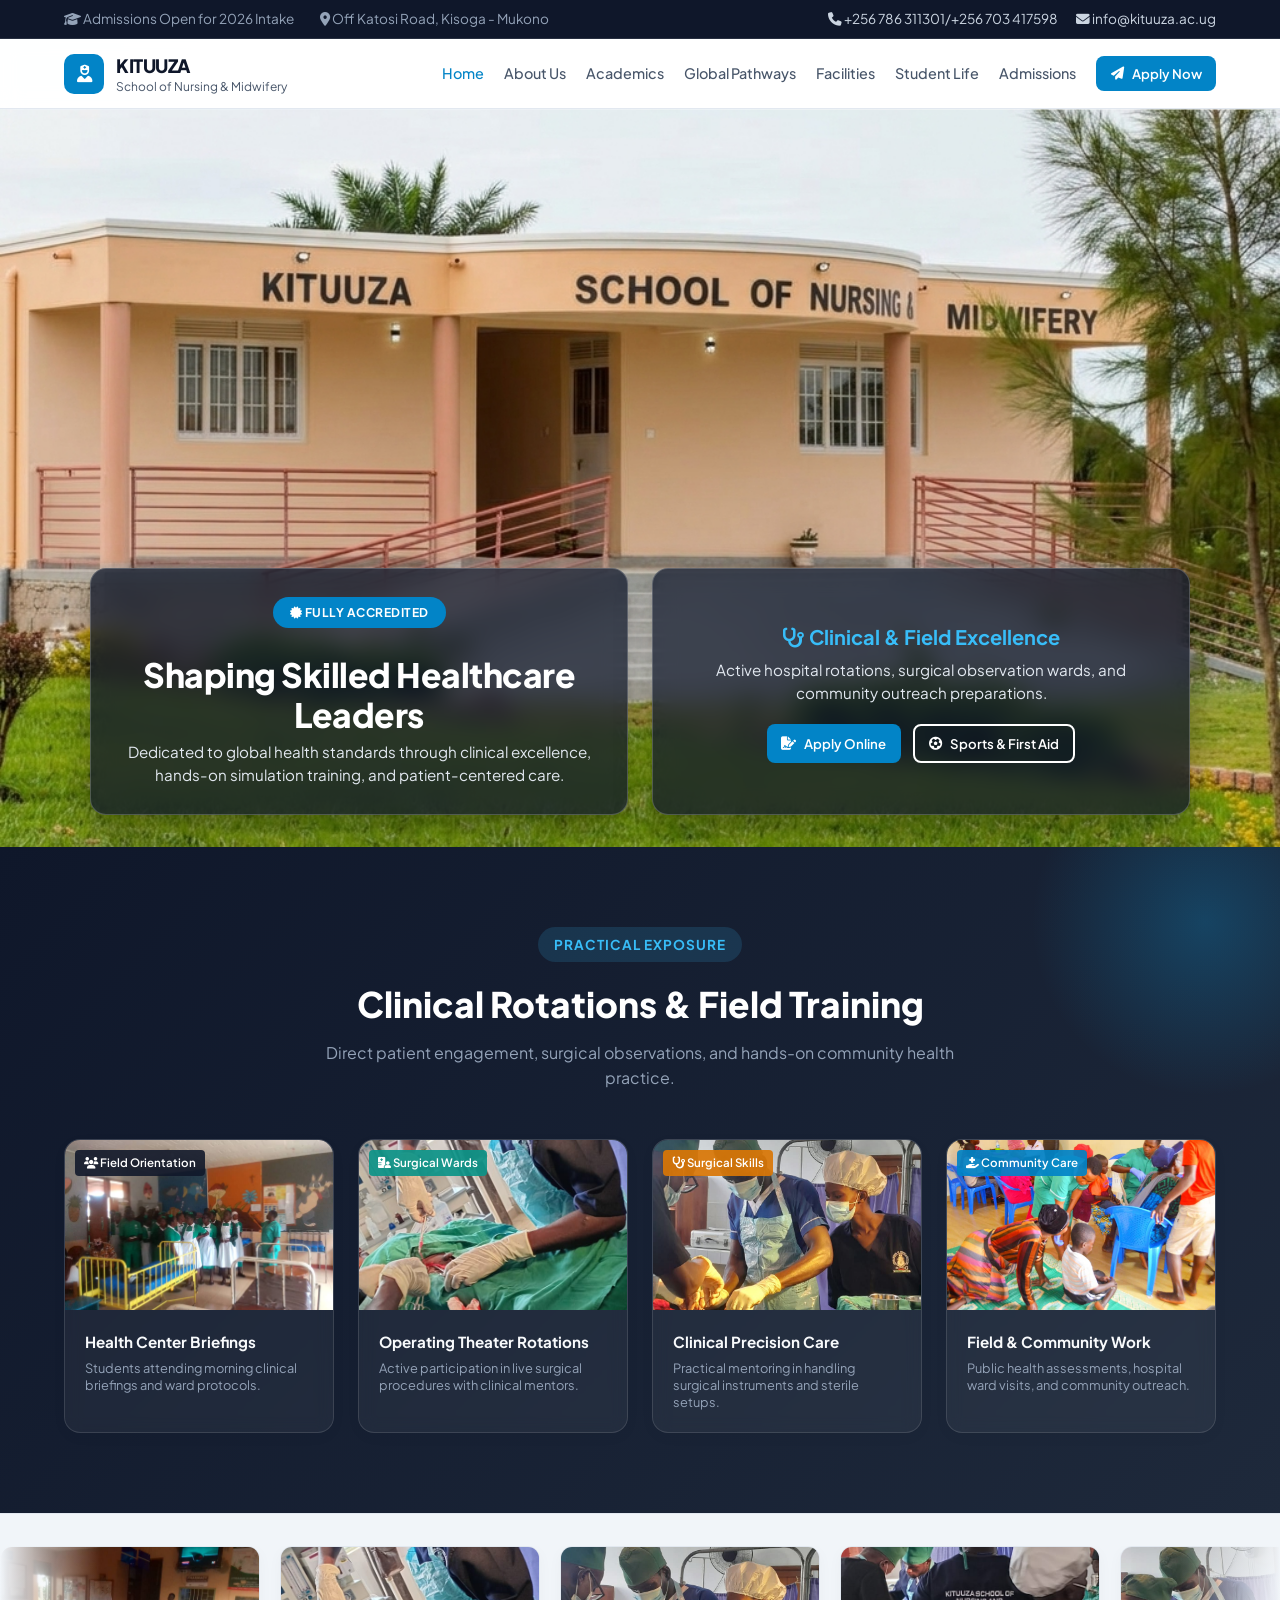
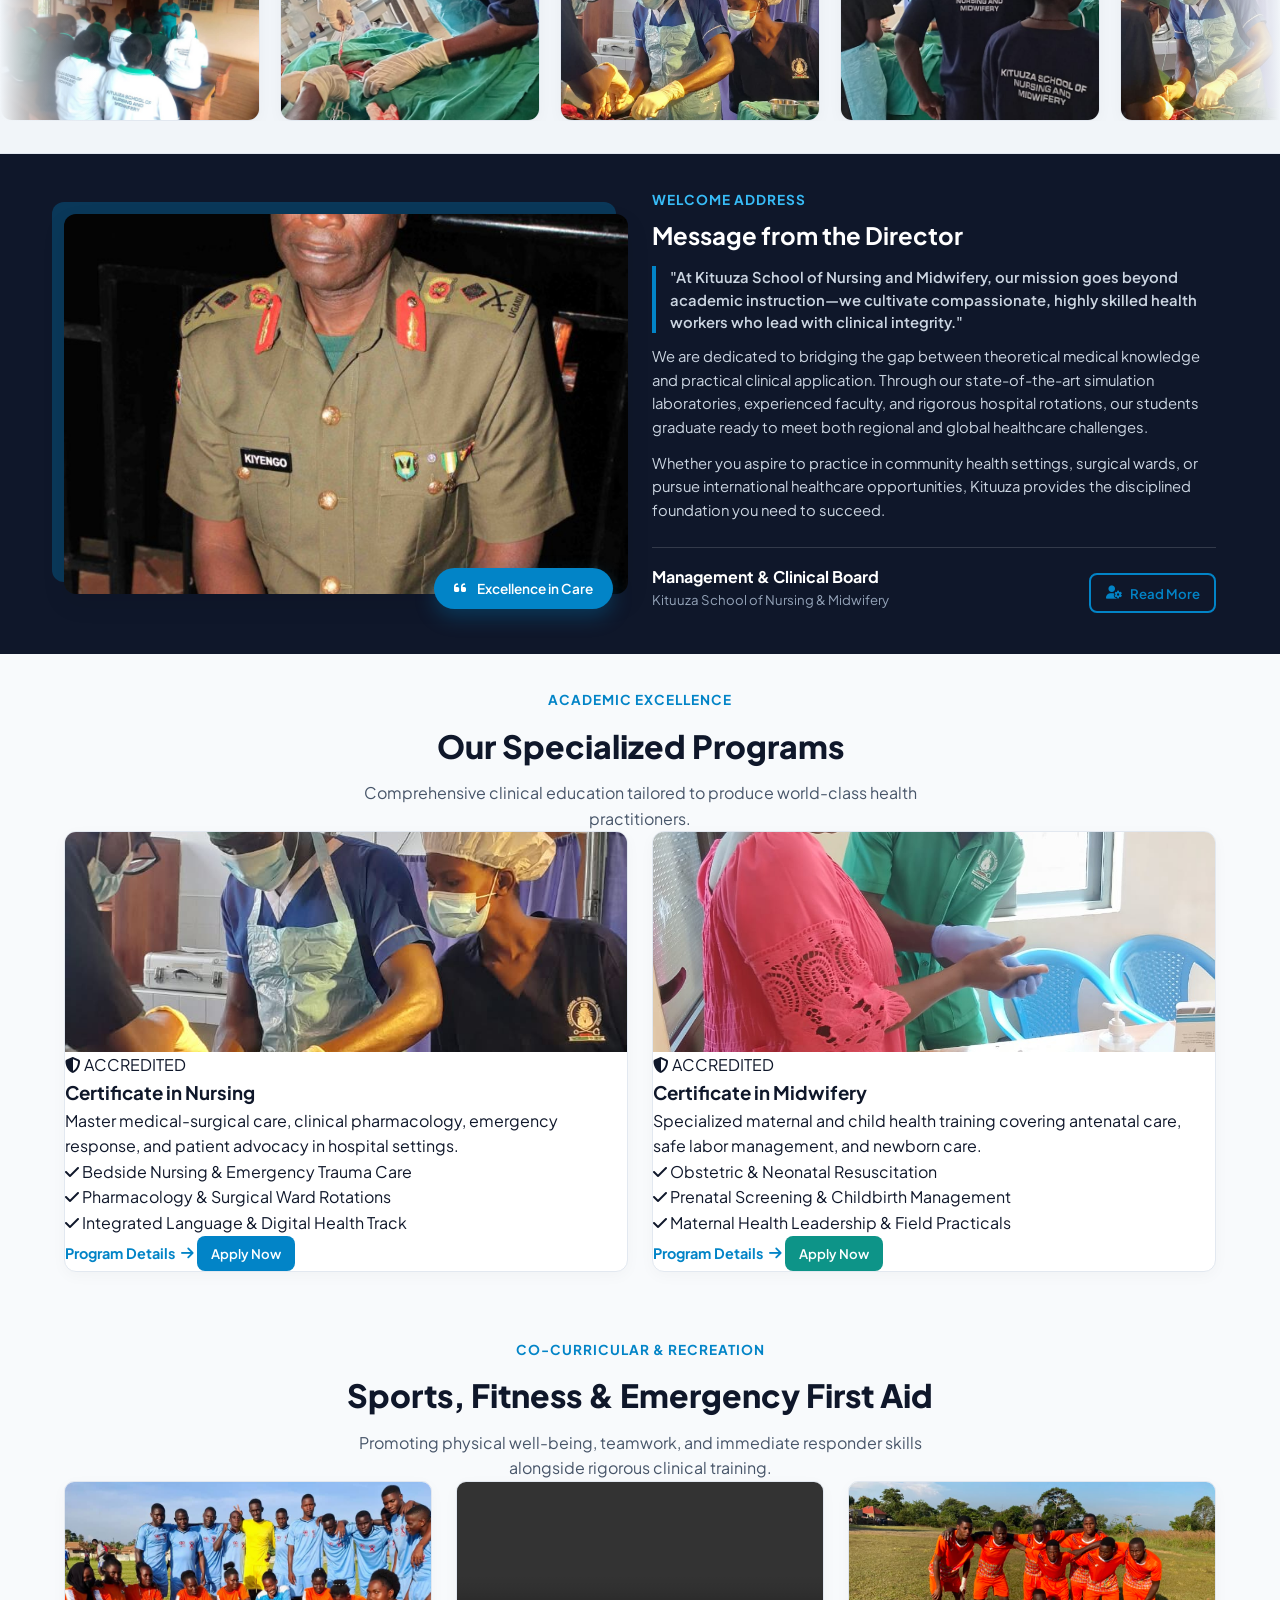
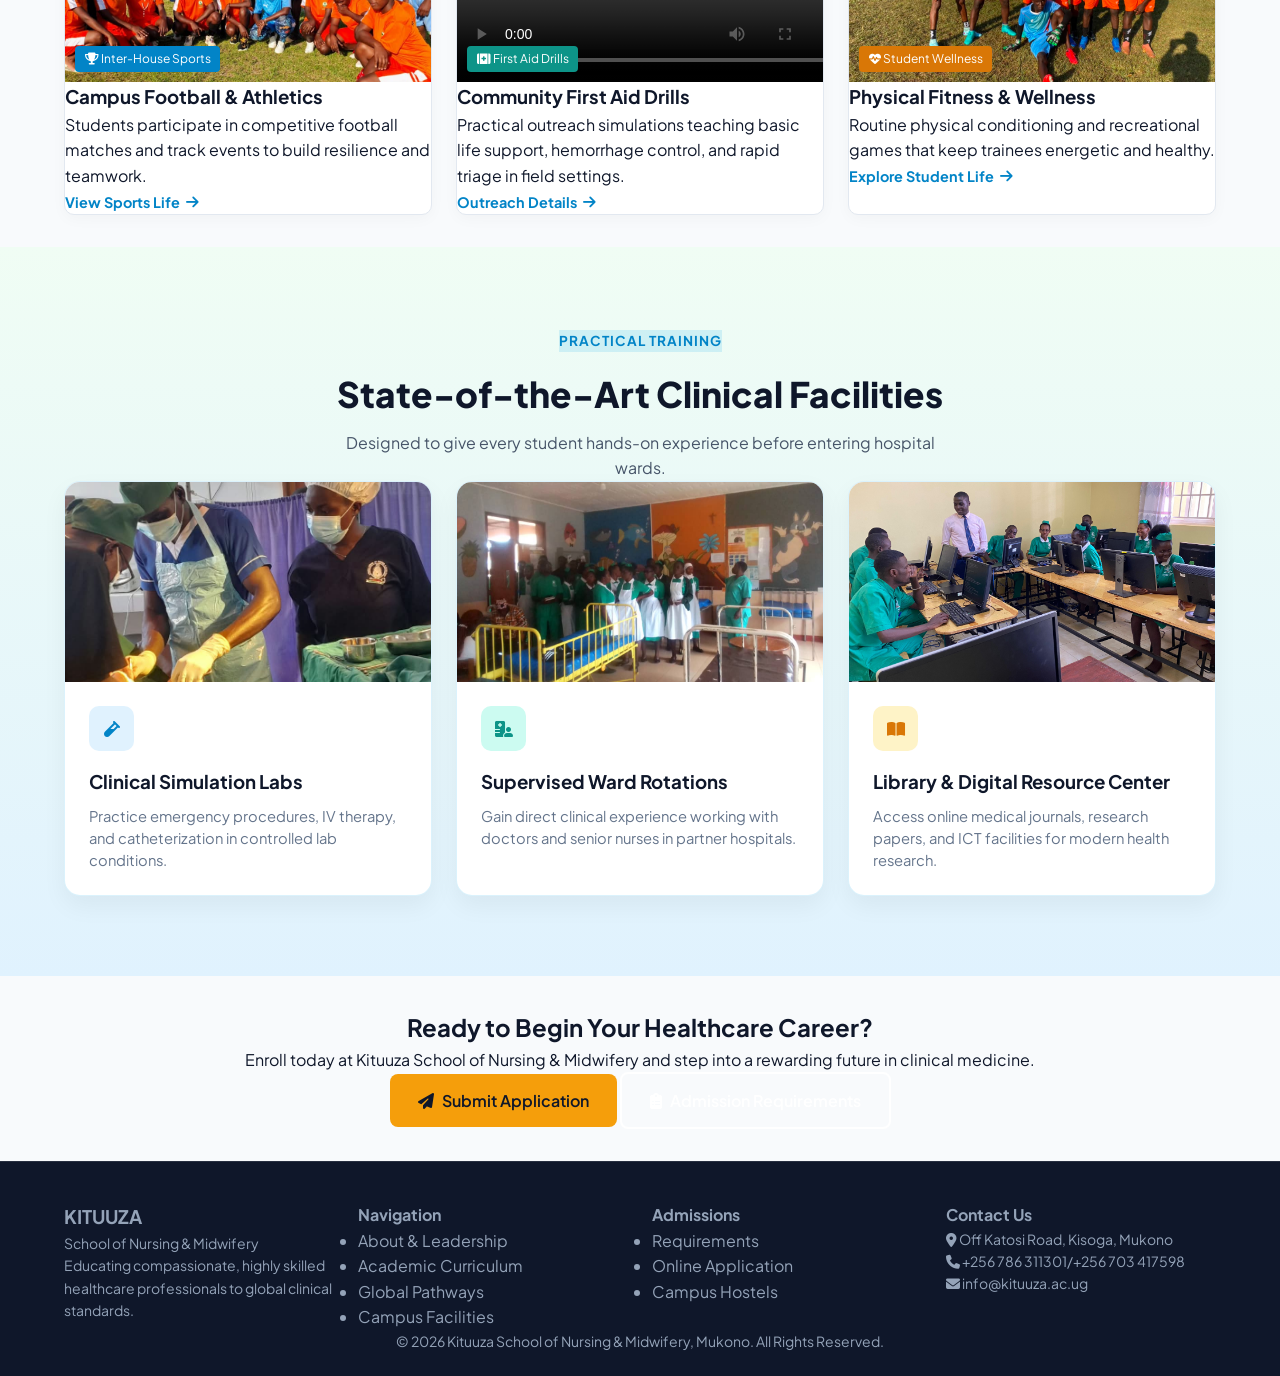
==== index.html @ 3ea8617c "Add height attribute to midwifery image" ====
<!DOCTYPE html>
<html lang="en">
<head>
    <meta charset="UTF-8">
    <meta name="viewport" content="width=device-width, initial-scale=1.0">
    <title>Kituuza School of Nursing & Midwifery | Excellence in Health Sciences</title>
    
    <!-- Google Fonts & FontAwesome Icons -->
    <link href="https://fonts.googleapis.com/css2?family=Plus+Jakarta+Sans:wght@300;400;500;600;700;800&display=swap" rel="stylesheet">
    <link rel="stylesheet" href="https://cdnjs.cloudflare.com/ajax/libs/font-awesome/6.4.0/css/all.min.css">
    
    <!-- Stylesheet -->
    <link rel="stylesheet" href="css/style.css">
    <style>
        /* Hero Section Layout Modifications */
        .hero-vibrant-bg {
            padding: 12rem 0 3.5rem;
            background: url('images/admin.jpg') center/cover no-repeat;
            position: relative;
            min-height: 82vh;
            display: flex;
            align-items: flex-end;
        }

        .hero-split-grid {
            display: grid;
            grid-template-columns: 1fr 1fr;
            gap: 1.5rem;
            align-items: stretch;
            max-width: 1100px;
            margin: 0 auto;
            width: 100%;
        }

        .hero-glass-card-split {
            background: rgba(15, 23, 42, 0.75);
            backdrop-filter: blur(12px);
            -webkit-backdrop-filter: blur(12px);
            padding: 1.75rem 2rem;
            border-radius: 16px;
            border: 1px solid rgba(255, 255, 255, 0.2);
            box-shadow: 0 15px 35px rgba(0, 0, 0, 0.35);
            display: flex;
            flex-direction: column;
            justify-content: center;
        }

        /* Dynamic Styled Sections */
        .clinical-section-bg {
            background: linear-gradient(135deg, #0f172a 0%, #1e293b 100%);
            color: #ffffff;
            position: relative;
            overflow: hidden;
            padding: 5rem 0;
        }

        .clinical-section-bg::before {
            content: '';
            position: absolute;
            top: -100px;
            right: -100px;
            width: 350px;
            height: 350px;
            background: radial-gradient(circle, rgba(14, 165, 233, 0.25) 0%, rgba(0, 0, 0, 0) 70%);
            border-radius: 50%;
            pointer-events: none;
        }

        .clinical-card {
            background: rgba(255, 255, 255, 0.05);
            border: 1px solid rgba(255, 255, 255, 0.12);
            border-radius: 16px;
            overflow: hidden;
            backdrop-filter: blur(8px);
            transition: all 0.35s ease;
        }

        .clinical-card:hover {
            transform: translateY(-8px);
            border-color: rgba(56, 189, 248, 0.5);
            box-shadow: 0 20px 30px rgba(0, 0, 0, 0.4);
        }

        .clinical-card .hero-card-body h3 {
            color: #f8fafc;
        }

        .clinical-card .hero-card-body p {
            color: #94a3b8;
        }

        .facilities-section-bg {
            background: linear-gradient(180deg, #f0fdf4 0%, #e0f2fe 100%);
            padding: 5rem 0;
            position: relative;
        }

        .facilities-card {
            background: #ffffff;
            border-radius: 16px;
            border: 1px solid rgba(14, 165, 233, 0.15);
            box-shadow: 0 10px 25px rgba(0, 0, 0, 0.05);
            overflow: hidden;
            transition: all 0.3s ease;
        }

        .facilities-card:hover {
            transform: translateY(-6px);
            box-shadow: 0 18px 35px rgba(14, 165, 233, 0.18);
        }

        @media (max-width: 868px) {
            .hero-vibrant-bg {
                padding: 6rem 0 2rem;
            }
            .hero-split-grid {
                grid-template-columns: 1fr;
            }
            .hero-glass-card-split {
                padding: 1.25rem 1.5rem;
            }
        }
    </style>
</head>
<body class="seamless-layout">

    <!-- Top Info Bar -->
    <div class="top-bar">
        <div class="container flex-between">
            <div class="top-info">
                <span><i class="fa-solid fa-graduation-cap text-accent"></i> Admissions Open for 2026 Intake</span>
                <span class="desktop-only" style="margin-left: 1.5rem;"><i class="fa-solid fa-location-dot"></i> Off Katosi Road, Kisoga - Mukono</span>
            </div>
            <div class="top-contact">
                <a href="tel:+256700000000"><i class="fa-solid fa-phone"></i> +256 786 311301/+256 703 417598</a>
                <a href="mailto:info@kituuza.ac.ug"><i class="fa-solid fa-envelope"></i> info@kituuza.ac.ug</a>
            </div>
        </div>
    </div>

    <!-- Navigation Header -->
    <header class="navbar" id="navbar">
        <div class="container flex-between">
            <a href="index.html" class="brand">
                <div class="brand-logo"><i class="fa-solid fa-user-nurse"></i></div>
                <div class="brand-text">
                    <span class="title">KITUUZA</span>
                    <span class="subtitle">School of Nursing & Midwifery</span>
                </div>
            </a>
            
            <nav class="nav-menu" id="nav-menu">
                <a href="index.html" class="nav-link active">Home</a>
                <a href="about.html" class="nav-link">About Us</a>
                <a href="academics.html" class="nav-link">Academics</a>
                <a href="global-standards.html" class="nav-link">Global Pathways</a>
                <a href="facilities.html" class="nav-link">Facilities</a>
                <a href="student-life.html" class="nav-link">Student Life</a>
                <a href="admissions.html" class="nav-link">Admissions</a>
                <a href="admissions.html#apply" class="btn btn-primary btn-sm"><i class="fa-solid fa-paper-plane"></i> Apply Now</a>
            </nav>

            <button class="menu-toggle" id="menu-toggle" aria-label="Toggle Navigation">
                <i class="fa-solid fa-bars"></i>
            </button>
        </div>
    </header>

    <!-- Lowered Hero Section with Two Side-by-Side Glass Cards -->
    <section class="hero-section section-no-gap hero-vibrant-bg">
        <div class="container">
            <div class="hero-split-grid">
                
                <!-- Box 1: Core Value Proposition & Accreditation -->
                <div class="hero-glass-card-split">
                    <div>
                        <span class="badge-hero" style="background: var(--primary, #0284c7); color: #ffffff; padding: 0.3rem 1rem; border-radius: 50px; font-weight: 700; font-size: 0.75rem; display: inline-block;"><i class="fa-solid fa-certificate"></i> FULLY ACCREDITED</span>
                        <h1 class="hero-title" style="color: #ffffff; font-size: 2.1rem; font-weight: 800; margin-top: 0.6rem; margin-bottom: 0.4rem; line-height: 1.2;">Shaping Skilled Healthcare Leaders</h1>
                        <p style="color: #e2e8f0; font-size: 0.95rem; line-height: 1.5; margin: 0;">Dedicated to global health standards through clinical excellence, hands-on simulation training, and patient-centered care.</p>
                    </div>
                </div>

                <!-- Box 2: Key Training Focus & Call to Action -->
                <div class="hero-glass-card-split">
                    <div>
                        <h3 style="color: #38bdf8; font-size: 1.25rem; font-weight: 700; margin-bottom: 0.4rem;"><i class="fa-solid fa-stethoscope"></i> Clinical & Field Excellence</h3>
                        <p style="color: #e2e8f0; font-size: 0.95rem; line-height: 1.5; margin-bottom: 1.2rem;">Active hospital rotations, surgical observation wards, and community outreach preparations.</p>
                        <div class="hero-actions" style="display: flex; gap: 0.75rem; flex-wrap: wrap;">
                            <a href="admissions.html#apply" class="btn btn-primary btn-sm"><i class="fa-solid fa-file-signature"></i> Apply Online</a>
                            <a href="#sports-first-aid" class="btn btn-outline-light btn-sm"><i class="fa-solid fa-futbol"></i> Sports & First Aid</a>
                        </div>
                    </div>
                </div>

            </div>
        </div>
    </section>

    <!-- Clinical Rotations & Practicals Section (Dark Elegant Theme) -->
    <section class="clinical-section-bg">
        <div class="container">
            <div class="section-header text-center" style="margin-bottom: 3rem;">
                <span class="section-tag" style="background: rgba(56, 189, 248, 0.15); color: #38bdf8; padding: 0.4rem 1rem; border-radius: 50px;">PRACTICAL EXPOSURE</span>
                <h2 style="color: #ffffff; font-size: 2.2rem; margin-top: 0.5rem;">Clinical Rotations & Field Training</h2>
                <p style="color: #94a3b8; max-width: 650px; margin: 0 auto;">Direct patient engagement, surgical observations, and hands-on community health practice.</p>
            </div>

            <div class="grid grid-4 gap-6">
                <!-- Card 1: Ward Briefings -->
                <div class="hero-feature-card clinical-card" style="margin: 0;">
                    <div class="hero-card-img">
                        <img src="images/rotations.jpeg" alt="Outside Clinical Ward Briefing">
                        <span class="hero-card-badge"><i class="fa-solid fa-users"></i> Field Orientation</span>
                    </div>
                    <div class="hero-card-body" style="padding: 1.25rem;">
                        <h3>Health Center Briefings</h3>
                        <p>Students attending morning clinical briefings and ward protocols.</p>
                    </div>
                </div>

                <!-- Card 2: Operating Theater Rotations -->
                <div class="hero-feature-card clinical-card" style="margin: 0;">
                    <div class="hero-card-img">
                        <img src="images/ward2.jpeg" alt="Operating Theater Training">
                        <span class="hero-card-badge badge-teal"><i class="fa-solid fa-hospital-user"></i> Surgical Wards</span>
                    </div>
                    <div class="hero-card-body" style="padding: 1.25rem;">
                        <h3>Operating Theater Rotations</h3>
                        <p>Active participation in live surgical procedures with clinical mentors.</p>
                    </div>
                </div>

                <!-- Card 3: Hands-On Surgical Skills -->
                <div class="hero-feature-card clinical-card" style="margin: 0;">
                    <div class="hero-card-img">
                        <img src="images/ward.jpeg" alt="Clinical Precision Work">
                        <span class="hero-card-badge badge-amber"><i class="fa-solid fa-stethoscope"></i> Surgical Skills</span>
                    </div>
                    <div class="hero-card-body" style="padding: 1.25rem;">
                        <h3>Clinical Precision Care</h3>
                        <p>Practical mentoring in handling surgical instruments and sterile setups.</p>
                    </div>
                </div>

                <!-- Card 4: Community Nursing -->
                <div class="hero-feature-card clinical-card" style="margin: 0;">
                    <div class="hero-card-img">
                        <img src="images/community.jpeg" alt="Community Nursing Fieldwork">
                        <span class="hero-card-badge badge-blue"><i class="fa-solid fa-hand-holding-medical"></i> Community Care</span>
                    </div>
                    <div class="hero-card-body" style="padding: 1.25rem;">
                        <h3>Field & Community Work</h3>
                        <p>Public health assessments, hospital ward visits, and community outreach.</p>
                    </div>
                </div>
            </div>
        </div>
    </section>

    <!-- Moving Image Marquee Section -->
    <section class="marquee-section section-no-gap">
        <div class="marquee-wrapper">
            <div class="marquee-track">
                <!-- First Set of Images -->
                <div class="marquee-item"><img src="images/WardBrief.jpeg" alt="Outside Ward Briefings"><span>Outside Ward Briefings</span></div>
                <div class="marquee-item"><img src="images/ward2.jpeg" alt="Surgical Theater Practicals"><span>Surgical Practicals</span></div>
                <div class="marquee-item"><img src="images/ward.jpeg" alt="Clinical Precision Work"><span>Clinical Precision</span></div>
                <div class="marquee-item"><img src="images/ward3.jpeg" alt="Hospital Ward Rotations"><span>Hospital Ward Rotations</span></div>
                <div class="marquee-item"><img src="images/simulations.jpeg" alt="Simulation Labs"><span>Clinical Simulations</span></div>
                <div class="marquee-item"><img src="images/reading.jpg" alt="Digital Library"><span>Resource Library</span></div>

                <!-- Duplicated Set for Infinite Loop -->
                <div class="marquee-item"><img src="images/WardBrief.jpeg" alt="Outside Ward Briefings"><span>Outside Ward Briefings</span></div>
                <div class="marquee-item"><img src="images/ward2.jpeg" alt="Surgical Theater Practicals"><span>Surgical Practicals</span></div>
                <div class="marquee-item"><img src="images/ward.jpeg" alt="Clinical Precision Work"><span>Clinical Precision</span></div>
                <div class="marquee-item"><img src="images/ward3.jpeg" alt="Hospital Ward Rotations"><span>Hospital Ward Rotations</span></div>
                <div class="marquee-item"><img src="images/simulations.jpeg" alt="Simulation Labs"><span>Clinical Simulations</span></div>
                <div class="marquee-item"><img src="images/reading.jpg" alt="Digital Library"><span>Resource Library</span></div>
            </div>
        </div>
    </section>

    <!-- Director's Message Section -->
    <section class="section directors-section section-no-gap" style="padding: 5rem 0;">
        <div class="container">
            <div class="grid grid-2 gap-8 align-center">
                <div class="director-img-container">
                    <div class="img-backdrop"></div>
                    <img src="images/director.jpg" alt="Director of Kituuza School of Nursing & Midwifery" class="director-img">
                    <div class="director-badge">
                        <i class="fa-solid fa-quote-left"></i>
                        <span>Excellence in Care</span>
                    </div>
                </div>

                <div class="director-text">
                    <span class="section-tag">WELCOME ADDRESS</span>
                    <h2>Message from the Director</h2>
                    <p class="lead-quote">"At Kituuza School of Nursing and Midwifery, our mission goes beyond academic instruction—we cultivate compassionate, highly skilled health workers who lead with clinical integrity."</p>
                    <p>We are dedicated to bridging the gap between theoretical medical knowledge and practical clinical application. Through our state-of-the-art simulation laboratories, experienced faculty, and rigorous hospital rotations, our students graduate ready to meet both regional and global healthcare challenges.</p>
                    <p>Whether you aspire to practice in community health settings, surgical wards, or pursue international healthcare opportunities, Kituuza provides the disciplined foundation you need to succeed.</p>
                    
                    <div class="director-signature">
                        <div class="sig-details">
                            <h4>Management & Clinical Board</h4>
                            <p>Kituuza School of Nursing & Midwifery</p>
                        </div>
                        <a href="director-message.html" class="btn btn-outline-primary btn-sm"><i class="fa-solid fa-user-gear"></i> Read More</a>
                    </div>
                </div>
            </div>
        </div>
    </section>

    <!-- Academic Programs Preview -->
    <section class="section section-no-gap" style="background: #f8fafc; padding: 5rem 0;">
        <div class="container">
            <div class="section-header text-center">
                <span class="section-tag">Academic Excellence</span>
                <h2>Our Specialized Programs</h2>
                <p>Comprehensive clinical education tailored to produce world-class health practitioners.</p>
            </div>

            <div class="grid grid-2 gap-8 mt-4" style="align-items: stretch;">
                <!-- Card 1: Nursing -->
                <div class="program-preview-card" style="display: flex; flex-direction: column;">
                    <div class="card-image-wrap">
                        <img src="images/ward.jpeg" alt="Certificate in General Nursing">
                        <span class="card-badge">2.5 Years</span>
                    </div>
                    <div class="card-body" style="display: flex; flex-direction: column; flex: 1;">
                        <span class="accredited-tag"><i class="fa-solid fa-shield-halved"></i> ACCREDITED</span>
                        <h3>Certificate in Nursing</h3>
                        <p>Master medical-surgical care, clinical pharmacology, emergency response, and patient advocacy in hospital settings.</p>
                        <ul class="program-highlights" style="flex: 1;">
                            <li><i class="fa-solid fa-check text-primary"></i> Bedside Nursing & Emergency Trauma Care</li>
                            <li><i class="fa-solid fa-check text-primary"></i> Pharmacology & Surgical Ward Rotations</li>
                            <li><i class="fa-solid fa-check text-primary"></i> Integrated Language & Digital Health Track</li>
                        </ul>
                        <div class="card-footer" style="margin-top: auto;">
                            <a href="academics.html#nursing" class="btn-link">Program Details <i class="fa-solid fa-arrow-right"></i></a>
                            <a href="admissions.html#apply" class="btn btn-primary btn-sm">Apply Now</a>
                        </div>
                    </div>
                </div>

                <!-- Card 2: Midwifery -->
                <div class="program-preview-card" style="display: flex; flex-direction: column;">
                    <div class="card-image-wrap">
                        <img src="images/midwifery.jpeg" alt="Certificate in Midwifery" height="300">
                        <span class="card-badge badge-teal">2.5 Years</span>
                    </div>
                    <div class="card-body" style="display: flex; flex-direction: column; flex: 1;">
                        <span class="accredited-tag text-teal"><i class="fa-solid fa-shield-halved"></i> ACCREDITED</span>
                        <h3>Certificate in Midwifery</h3>
                        <p>Specialized maternal and child health training covering antenatal care, safe labor management, and newborn care.</p>
                        <ul class="program-highlights" style="flex: 1;">
                            <li><i class="fa-solid fa-check text-teal"></i> Obstetric & Neonatal Resuscitation</li>
                            <li><i class="fa-solid fa-check text-teal"></i> Prenatal Screening & Childbirth Management</li>
                            <li><i class="fa-solid fa-check text-teal"></i> Maternal Health Leadership & Field Practicals</li>
                        </ul>
                        <div class="card-footer" style="margin-top: auto;">
                            <a href="academics.html#midwifery" class="btn-link text-teal">Program Details <i class="fa-solid fa-arrow-right"></i></a>
                            <a href="admissions.html#apply" class="btn btn-teal btn-sm">Apply Now</a>
                        </div>
                    </div>
                </div>
            </div>
        </div>
    </section>

    <!-- Dedicated Sports, Fitness & Emergency First Aid Showcase -->
    <section class="section section-no-gap" id="sports-first-aid" style="padding: 5rem 0;">
        <div class="container">
            <div class="section-header text-center">
                <span class="section-tag">CO-CURRICULAR & RECREATION</span>
                <h2>Sports, Fitness & Emergency First Aid</h2>
                <p>Promoting physical well-being, teamwork, and immediate responder skills alongside rigorous clinical training.</p>
            </div>

            <div class="grid grid-3 gap-8 mt-4">
                <div class="media-feature-card">
                    <div class="card-media-wrap">
                        <img src="images/ball.jpg" alt="Campus Football & Athletics">
                        <div class="media-type-badge"><i class="fa-solid fa-trophy"></i> Inter-House Sports</div>
                    </div>
                    <div class="card-body">
                        <h3>Campus Football & Athletics</h3>
                        <p>Students participate in competitive football matches and track events to build resilience and teamwork.</p>
                        <a href="student-life.html#sports" class="btn-link">View Sports Life <i class="fa-solid fa-arrow-right"></i></a>
                    </div>
                </div>

                <div class="media-feature-card">
                    <div class="card-media-wrap">
                        <video width="400" height="200" controls>
                            <source src="videos/community.mp4" type="video/mp4">
                            <source src="movie.webm" type="video/webm">
                        </video>
                        <div class="media-type-badge badge-teal"><i class="fa-solid fa-kit-medical"></i> First Aid Drills</div>
                    </div>
                    <div class="card-body">
                        <h3>Community First Aid Drills</h3>
                        <p>Practical outreach simulations teaching basic life support, hemorrhage control, and rapid triage in field settings.</p>
                        <a href="student-life.html#outreach" class="btn-link text-teal">Outreach Details <i class="fa-solid fa-arrow-right"></i></a>
                    </div>
                </div>

                <div class="media-feature-card">
                    <div class="card-media-wrap">
                        <img src="images/football1.jpeg" alt="Fitness & Health Drills">
                        <div class="media-type-badge badge-gold"><i class="fa-solid fa-heart-pulse"></i> Student Wellness</div>
                    </div>
                    <div class="card-body">
                        <h3>Physical Fitness & Wellness</h3>
                        <p>Routine physical conditioning and recreational games that keep trainees energetic and healthy.</p>
                        <a href="student-life.html#recreation" class="btn-link text-amber">Explore Student Life <i class="fa-solid fa-arrow-right"></i></a>
                    </div>
                </div>
            </div>
        </div>
    </section>

    <!-- Campus & Learning Environment Grid (Soft Mint-Cyan Gradient Background) -->
    <section class="facilities-section-bg">
        <div class="container">
            <div class="section-header text-center">
                <span class="section-tag" style="background: rgba(14, 165, 233, 0.15); color: #0284c7;">PRACTICAL TRAINING</span>
                <h2 style="color: #0f172a; font-size: 2.2rem; margin-top: 0.5rem;">State-of-the-Art Clinical Facilities</h2>
                <p style="color: #475569;">Designed to give every student hands-on experience before entering hospital wards.</p>
            </div>

            <div class="grid grid-3 gap-8 mt-4">
                <div class="facilities-card">
                    <img src="images/simulations.jpeg" alt="Simulation Skill Labs" style="width: 100%; height: 200px; object-fit: cover;">
                    <div class="facility-card-body" style="padding: 1.5rem;">
                        <div class="facility-icon" style="background: #e0f2fe; color: #0284c7; width: 45px; height: 45px; border-radius: 10px; display: flex; align-items: center; justify-content: center; margin-bottom: 1rem;"><i class="fa-solid fa-vial"></i></div>
                        <h3 style="color: #0f172a; margin-bottom: 0.5rem;">Clinical Simulation Labs</h3>
                        <p style="color: #64748b; font-size: 0.92rem; line-height: 1.5;">Practice emergency procedures, IV therapy, and catheterization in controlled lab conditions.</p>
                    </div>
                </div>

                <div class="facilities-card">
                    <img src="images/rotations.jpeg" alt="Hospital Ward Rotations" style="width: 100%; height: 200px; object-fit: cover;">
                    <div class="facility-card-body" style="padding: 1.5rem;">
                        <div class="facility-icon" style="background: #ccfbf1; color: #0d9488; width: 45px; height: 45px; border-radius: 10px; display: flex; align-items: center; justify-content: center; margin-bottom: 1rem;"><i class="fa-solid fa-hospital-user"></i></div>
                        <h3 style="color: #0f172a; margin-bottom: 0.5rem;">Supervised Ward Rotations</h3>
                        <p style="color: #64748b; font-size: 0.92rem; line-height: 1.5;">Gain direct clinical experience working with doctors and senior nurses in partner hospitals.</p>
                    </div>
                </div>

                <div class="facilities-card">
                    <img src="images/complab.jpg" alt="Digital Library & Resource Center" style="width: 100%; height: 200px; object-fit: cover;">
                    <div class="facility-card-body" style="padding: 1.5rem;">
                        <div class="facility-icon" style="background: #fef3c7; color: #d97706; width: 45px; height: 45px; border-radius: 10px; display: flex; align-items: center; justify-content: center; margin-bottom: 1rem;"><i class="fa-solid fa-book-open"></i></div>
                        <h3 style="color: #0f172a; margin-bottom: 0.5rem;">Library & Digital Resource Center</h3>
                        <p style="color: #64748b; font-size: 0.92rem; line-height: 1.5;">Access online medical journals, research papers, and ICT facilities for modern health research.</p>
                    </div>
                </div>
            </div>
        </div>
    </section>

    <!-- Call To Action Section -->
    <section class="cta-banner section-no-gap">
        <div class="container text-center">
            <h2>Ready to Begin Your Healthcare Career?</h2>
            <p>Enroll today at Kituuza School of Nursing & Midwifery and step into a rewarding future in clinical medicine.</p>
            <div class="cta-buttons justify-center">
                <a href="admissions.html#apply" class="btn btn-accent btn-lg"><i class="fa-solid fa-paper-plane"></i> Submit Application</a>
                <a href="admissions.html" class="btn btn-outline-light btn-lg"><i class="fa-solid fa-clipboard-list"></i> Admission Requirements</a>
            </div>
        </div>
    </section>

    <!-- Footer -->
    <footer class="footer">
        <div class="container">
            <div class="grid grid-4 gap-8">
                <div>
                    <h3 class="footer-title">KITUUZA</h3>
                    <p class="footer-sub">School of Nursing & Midwifery</p>
                    <p class="footer-text">Educating compassionate, highly skilled healthcare professionals to global clinical standards.</p>
                </div>
                <div>
                    <h4>Navigation</h4>
                    <ul class="footer-links">
                        <li><a href="about.html">About & Leadership</a></li>
                        <li><a href="academics.html">Academic Curriculum</a></li>
                        <li><a href="global-standards.html">Global Pathways</a></li>
                        <li><a href="facilities.html">Campus Facilities</a></li>
                    </ul>
                </div>
                <div>
                    <h4>Admissions</h4>
                    <ul class="footer-links">
                        <li><a href="admissions.html">Requirements</a></li>
                        <li><a href="admissions.html#apply">Online Application</a></li>
                        <li><a href="student-life.html">Campus Hostels</a></li>
                    </ul>
                </div>
                <div>
                    <h4>Contact Us</h4>
                    <p class="footer-contact-info">
                        <i class="fa-solid fa-location-dot"></i> Off Katosi Road, Kisoga, Mukono<br>
                        <i class="fa-solid fa-phone"></i> +256 786 311301/+256 703 417598<br>
                        <i class="fa-solid fa-envelope"></i> info@kituuza.ac.ug
                    </p>
                </div>
            </div>
            <div class="footer-bottom text-center">
                <p>&copy; 2026 Kituuza School of Nursing & Midwifery, Mukono. All Rights Reserved.</p>
            </div>
        </div>
    </footer>

    <!-- JavaScript File Linking -->
    <script src="js/main.js"></script>
</body>
</html>
---- css/style.css ----
/* ==========================================================================
   Kituuza School of Nursing & Midwifery - Primary Stylesheet
   ========================================================================== */

/* --- 1. Global CSS Variables --- */
:root {
    --primary: #0284c7;
    --primary-hover: #0369a1;
    --secondary: #0d9488;
    --secondary-hover: #0f766e;
    --dark: #0f172a;
    --slate: #475569;
    --light-bg: #f8fafc;           /* Primary light section background */
    --alt-bg: #f1f5f9;             /* Secondary alternating background */
    --accent: #f59e0b;
    --white: #ffffff;
    --border: #e2e8f0;
    --radius: 12px;
    --transition: all 0.3s cubic-bezier(0.4, 0, 0.2, 1);
    --shadow-sm: 0 4px 15px rgba(0, 0, 0, 0.03);
    --shadow-md: 0 10px 25px rgba(0, 0, 0, 0.08);
    --shadow-lg: 0 20px 40px rgba(0, 0, 0, 0.12);
    --accent-glow: rgba(2, 132, 199, 0.05);
}

/* --- 2. Base & Reset --- */
* {
    margin: 0;
    padding: 0;
    box-sizing: border-box;
}

html {
    scroll-behavior: smooth;
}

body {
    font-family: 'Plus Jakarta Sans', sans-serif;
    color: var(--dark);
    background-color: var(--light-bg);
    /* Soft ambient background gradient across the page */
    background-image: 
        radial-gradient(at 0% 0%, var(--accent-glow) 0px, transparent 50%),
        radial-gradient(at 100% 100%, var(--accent-glow) 0px, transparent 50%);
    background-attachment: fixed;
    line-height: 1.6;
    -webkit-font-smoothing: antialiased;
}

img {
    max-width: 100%;
    height: auto;
    display: block;
}

a {
    text-decoration: none;
    color: inherit;
}

/* --- 3. Compact Layout Utilities --- */
.container {
    width: 90%;
    max-width: 1200px;
    margin: 0 auto;
}

.flex-between {
    display: flex;
    justify-content: space-between;
    align-items: center;
}

.grid {
    display: grid;
}

.grid-2 { grid-template-columns: repeat(auto-fit, minmax(320px, 1fr)); gap: 1.5rem; }
.grid-3 { grid-template-columns: repeat(auto-fit, minmax(280px, 1fr)); gap: 1.5rem; }
.grid-4 { grid-template-columns: repeat(auto-fit, minmax(220px, 1fr)); gap: 1.5rem; }

.gap-8 { gap: 1.5rem; }
.mt-6 { margin-top: 1rem; }
.mb-4 { margin-bottom: 1rem; }
.mb-5 { margin-bottom: 1rem; }
.w-full { width: 100%; justify-content: center; }

/* Vertical Section Padding & Alternating Rhythm */
.section { padding: 3.5rem 0; }
.bg-light { background-color: var(--light-bg); }
.bg-white { background-color: var(--white); }
.section-alt-bg {
    background: linear-gradient(180deg, var(--light-bg) 0%, var(--alt-bg) 100%);
}

.text-center { text-align: center; }

/* Section Header & Tag Typography */
.section-tag {
    color: var(--primary);
    font-weight: 700;
    text-transform: uppercase;
    font-size: 0.85rem;
    letter-spacing: 1px;
    display: inline-block;
    margin-bottom: 0.35rem;
}

.section-header h2 {
    font-size: 2rem;
    font-weight: 800;
    margin: 0.25rem 0 0.5rem;
    color: var(--dark);
}

.section-header p {
    color: var(--slate);
    max-width: 600px;
    margin: 0 auto;
}

/* --- 4. Cards & General Containers --- */
.card {
    background: var(--white);
    border: 1px solid var(--border);
    border-radius: var(--radius);
    padding: 1.5rem;
    box-shadow: var(--shadow-sm);
    transition: var(--transition);
}

.card:hover {
    transform: translateY(-4px);
    box-shadow: var(--shadow-md);
    border-color: rgba(2, 132, 199, 0.3);
}

.card h4 {
    font-size: 1.05rem;
    font-weight: 700;
    color: var(--dark);
    margin-bottom: 0.5rem;
}

.card ul {
    list-style-type: square;
    color: var(--slate);
    font-size: 0.925rem;
    line-height: 1.6;
}

/* --- 5. Form Elements --- */
.form-group {
    margin-bottom: 1.15rem;
    display: flex;
    flex-direction: column;
}

.form-group label {
    font-size: 0.875rem;
    font-weight: 700;
    color: var(--dark);
    margin-bottom: 0.35rem;
}

.form-group input,
.form-group select,
.form-group textarea {
    width: 100%;
    padding: 0.75rem 1rem;
    font-family: inherit;
    font-size: 0.9rem;
    color: var(--dark);
    background-color: var(--light-bg);
    border: 1px solid var(--border);
    border-radius: 8px;
    outline: none;
    transition: var(--transition);
}

.form-group input:focus,
.form-group select:focus,
.form-group textarea:focus {
    border-color: var(--primary);
    background-color: var(--white);
    box-shadow: 0 0 0 3px rgba(2, 132, 199, 0.15);
}

/* --- 6. Top Info Bar & Navigation --- */
.top-bar {
    background: var(--dark);
    color: #94a3b8;
    font-size: 0.85rem;
    padding: 0.5rem 0;
    border-bottom: 1px solid rgba(255, 255, 255, 0.1);
}

.top-bar a {
    color: #cbd5e1;
    margin-left: 1rem;
    transition: var(--transition);
}

.top-bar a:hover { color: var(--primary); }

.navbar {
    position: sticky;
    top: 0;
    background: rgba(255, 255, 255, 0.95);
    backdrop-filter: blur(10px);
    z-index: 1000;
    padding: 0.75rem 0;
    border-bottom: 1px solid var(--border);
    transition: var(--transition);
}

.brand {
    display: flex;
    align-items: center;
    gap: 0.75rem;
}

.brand-logo {
    width: 40px;
    height: 40px;
    background: var(--primary);
    color: var(--white);
    font-size: 1.1rem;
    font-weight: 800;
    display: flex;
    align-items: center;
    justify-content: center;
    border-radius: 10px;
}

.brand-text .title {
    display: block;
    font-weight: 800;
    font-size: 1.15rem;
    color: var(--dark);
    letter-spacing: -0.5px;
}

.brand-text .subtitle {
    display: block;
    font-size: 0.75rem;
    color: var(--slate);
    margin-top: -3px;
}

.nav-menu {
    display: flex;
    align-items: center;
    gap: 1.25rem;
}

.nav-link {
    color: var(--slate);
    font-weight: 500;
    font-size: 0.9rem;
    transition: var(--transition);
}

.nav-link:hover, .nav-link.active {
    color: var(--primary);
}

.menu-toggle {
    display: none;
    background: none;
    border: none;
    font-size: 1.5rem;
    color: var(--dark);
    cursor: pointer;
}

/* --- 7. Inner Page Banner --- */
.page-banner {
    background: linear-gradient(135deg, rgba(15, 23, 42, 0.9) 0%, rgba(15, 23, 42, 0.8) 100%), url('../images/inclass.jpg') center/cover no-repeat;
    padding: 3.5rem 0;
    color: var(--white);
    text-align: center;
}

.page-banner h1 {
    font-size: 2.25rem;
    font-weight: 800;
    margin-bottom: 0.5rem;
}

.page-banner p {
    font-size: 1rem;
    color: #cbd5e1;
}

/* --- 8. Buttons & Badges --- */
.btn {
    display: inline-flex;
    align-items: center;
    gap: 0.5rem;
    padding: 0.65rem 1.25rem;
    border-radius: 8px;
    font-weight: 600;
    font-size: 0.9rem;
    transition: var(--transition);
    cursor: pointer;
    border: none;
}

.btn-primary { background: var(--primary); color: var(--white); }
.btn-primary:hover { background: var(--primary-hover); transform: translateY(-2px); }

.btn-teal { background: var(--secondary); color: var(--white); }
.btn-teal:hover { background: var(--secondary-hover); transform: translateY(-2px); }

.btn-accent { background: var(--accent); color: var(--dark); }
.btn-accent:hover { background: #d97706; color: var(--white); transform: translateY(-2px); }

.btn-outline-primary { border: 2px solid var(--primary); color: var(--primary); background: transparent; }
.btn-outline-primary:hover { background: var(--primary); color: var(--white); }

.btn-outline-light { border: 2px solid var(--white); color: var(--white); background: transparent; }
.btn-outline-light:hover { background: var(--white); color: var(--dark); }

.btn-sm { padding: 0.45rem 0.9rem; font-size: 0.825rem; }
.btn-lg { padding: 0.85rem 1.75rem; font-size: 1rem; }

.btn-link {
    color: var(--primary);
    font-weight: 700;
    font-size: 0.9rem;
    display: inline-flex;
    align-items: center;
    gap: 0.35rem;
    transition: var(--transition);
}

.btn-link:hover { gap: 0.6rem; }

/* --- 9. Hero Section Layout Options --- */
.hero-vibrant-bg {
    padding: 12rem 0 3.5rem;
    background: url('../images/admin.jpg') center/cover no-repeat;
    position: relative;
    min-height: 82vh;
    display: flex;
    align-items: flex-end;
}

.hero-split-grid {
    display: grid;
    grid-template-columns: 1fr 1fr;
    gap: 1.5rem;
    align-items: stretch;
    max-width: 1100px;
    margin: 0 auto;
    width: 100%;
}

.hero-glass-card-split {
    background: rgba(15, 23, 42, 0.75);
    backdrop-filter: blur(12px);
    -webkit-backdrop-filter: blur(12px);
    padding: 1.75rem 2rem;
    border-radius: 16px;
    border: 1px solid rgba(255, 255, 255, 0.2);
    box-shadow: 0 15px 35px rgba(0, 0, 0, 0.35);
    display: flex;
    flex-direction: column;
    justify-content: center;
}

.hero-section {
    position: relative;
    background: linear-gradient(135deg, rgba(15, 23, 42, 0.92) 0%, rgba(15, 23, 42, 0.8) 100%), url('../images/inclass.jpg') center/cover no-repeat;
    padding: 4.5rem 0 8.5rem;
    color: var(--white);
    text-align: center;
}

.hero-overlay {
    position: absolute;
    inset: 0;
}

.hero-container {
    position: relative;
    z-index: 2;
}

.hero-content {
    max-width: 800px;
    margin: 0 auto 3rem;
}

.badge-hero {
    background: rgba(2, 132, 199, 0.2);
    border: 1px solid rgba(2, 132, 199, 0.4);
    color: #38bdf8;
    padding: 0.35rem 0.9rem;
    border-radius: 50px;
    font-size: 0.8rem;
    font-weight: 700;
    display: inline-block;
    margin-bottom: 1rem;
    letter-spacing: 0.5px;
}

.hero-title {
    font-size: 2.8rem;
    font-weight: 800;
    line-height: 1.2;
    letter-spacing: -0.5px;
    margin-bottom: 1rem;
}

.hero-description {
    font-size: 1.05rem;
    color: #cbd5e1;
    margin-bottom: 1.75rem;
    line-height: 1.6;
}

.hero-actions {
    display: flex;
    justify-content: center;
    gap: 1rem;
    flex-wrap: wrap;
}

/* Floating Hero Cards Grid */
.hero-cards-grid {
    display: grid;
    grid-template-columns: repeat(auto-fit, minmax(220px, 1fr));
    gap: 1rem;
    margin-bottom: -11rem;
}

.hero-card {
    background: var(--white);
    color: var(--dark);
    padding: 1.25rem;
    border-radius: var(--radius);
    box-shadow: var(--shadow-md);
    border: 1px solid var(--border);
    transition: var(--transition);
    text-align: left;
}

.hero-card:hover {
    transform: translateY(-5px);
    box-shadow: var(--shadow-lg);
}

.card-icon {
    width: 40px;
    height: 40px;
    background: #e0f2fe;
    color: var(--primary);
    border-radius: 8px;
    display: flex;
    align-items: center;
    justify-content: center;
    font-size: 1.15rem;
    margin-bottom: 0.75rem;
}

.hero-card h3 { font-size: 1rem; margin-bottom: 0.25rem; font-weight: 700; }
.hero-card p { font-size: 0.85rem; color: var(--slate); line-height: 1.4; }

/* --- 10. Compact Image Marquee Gallery Section --- */
.marquee-section {
    background: var(--alt-bg);
    border-top: 1px solid var(--border);
    border-bottom: 1px solid var(--border);
    padding: 3rem 0;
    overflow: hidden;
}

.marquee-header {
    margin-bottom: 1.25rem;
}

.marquee-wrapper {
    width: 100%;
    overflow: hidden;
    position: relative;
}

.marquee-wrapper::before,
.marquee-wrapper::after {
    content: '';
    position: absolute;
    top: 0;
    width: 100px;
    height: 100%;
    z-index: 2;
    pointer-events: none;
}

.marquee-wrapper::before {
    left: 0;
    background: linear-gradient(to right, var(--alt-bg) 0%, transparent 100%);
}

.marquee-wrapper::after {
    right: 0;
    background: linear-gradient(to left, var(--alt-bg) 0%, transparent 100%);
}

.marquee-track {
    display: flex;
    gap: 1.25rem;
    width: max-content;
    animation: marqueeScroll 28s linear infinite;
}

.marquee-track:hover {
    animation-play-state: paused;
}

.marquee-item {
    position: relative;
    width: 260px;
    height: 175px;
    flex-shrink: 0;
    border-radius: var(--radius);
    overflow: hidden;
    border: 1px solid var(--border);
    box-shadow: var(--shadow-sm);
}

.marquee-item img {
    width: 100%;
    height: 100%;
    object-fit: cover;
    transition: transform 0.4s ease;
}

.marquee-item:hover img {
    transform: scale(1.08);
}

.marquee-caption {
    position: absolute;
    bottom: 0;
    left: 0;
    right: 0;
    background: linear-gradient(to top, rgba(15, 23, 42, 0.95), transparent);
    color: var(--white);
    padding: 1rem 0.85rem 0.5rem;
    font-size: 0.825rem;
    font-weight: 700;
    text-align: center;
    letter-spacing: 0.5px;
}

@keyframes marqueeScroll {
    0% { transform: translateX(0); }
    100% { transform: translateX(-50%); }
}

/* --- 11. Director's Message Section (Dark Navy Contrast Accent) --- */
.directors-section {
    padding: 4.5rem 0;
    background: var(--dark) !important;
    color: var(--white);
}

.directors-section .section-tag {
    color: #38bdf8;
}

.directors-section h2 {
    color: var(--white) !important;
}

.align-center {
    align-items: center;
}

.director-img-container {
    position: relative;
}

.img-backdrop {
    position: absolute;
    inset: -12px 12px 12px -12px;
    background: rgba(2, 132, 199, 0.3);
    border-radius: var(--radius);
    z-index: 1;
}

.director-img {
    position: relative;
    z-index: 2;
    width: 100%;
    height: 380px;
    object-fit: cover;
    border-radius: var(--radius);
    box-shadow: var(--shadow-md);
}

.director-badge {
    position: absolute;
    bottom: -15px;
    right: 15px;
    z-index: 3;
    background: var(--primary);
    color: var(--white);
    padding: 0.6rem 1.25rem;
    border-radius: 50px;
    display: flex;
    align-items: center;
    gap: 0.6rem;
    box-shadow: 0 8px 20px rgba(2, 132, 199, 0.3);
    font-weight: 600;
    font-size: 0.85rem;
}

.lead-quote {
    font-size: 1.05rem;
    font-weight: 600;
    color: #38bdf8;
    line-height: 1.5;
    margin: 0.75rem 0;
    border-left: 4px solid var(--primary);
    padding-left: 0.85rem;
}

.director-text p {
    color: #cbd5e1;
    margin-bottom: 0.75rem;
    font-size: 0.925rem;
}

.director-signature {
    display: flex;
    justify-content: space-between;
    align-items: center;
    margin-top: 1.5rem;
    padding-top: 1rem;
    border-top: 1px solid rgba(255, 255, 255, 0.15);
}

.sig-details h4 {
    font-size: 1rem;
    font-weight: 700;
    color: var(--white);
}

.sig-details p {
    font-size: 0.825rem;
    color: #94a3b8;
}

/* --- 12. Footer --- */
.footer {
    background: var(--dark);
    color: #94a3b8;
    padding: 2.5rem 0 1.5rem;
    border-top: 1px solid rgba(255, 255, 255, 0.1);
}

.footer p {
    font-size: 0.875rem;
}

/* --- 13. Advanced Component & Layout Enhancements --- */
/* 3-Column Hero Layout */
.hero-three-column {
    padding: 5rem 0;
}
.hero-container-3col {
    max-width: 1280px;
    margin: 0 auto;
    padding: 0 1.5rem;
}

/* Video Spotlight Card */
.featured-video-card {
    background: #ffffff;
    border-radius: 12px;
    overflow: hidden;
    box-shadow: var(--shadow-md);
    border: 1px solid var(--border);
}
.video-thumbnail-wrap {
    position: relative;
    width: 100%;
    height: 220px;
    overflow: hidden;
}
.hero-video-thumb {
    width: 100%;
    height: 100%;
    object-fit: cover;
}
.video-play-overlay {
    position: absolute;
    inset: 0;
    background: rgba(0,0,0,0.3);
    display: flex;
    align-items: center;
    justify-content: center;
}
.play-btn-pulse {
    width: 55px;
    height: 55px;
    background: #0284c7;
    color: #fff;
    border-radius: 50%;
    display: flex;
    align-items: center;
    justify-content: center;
    font-size: 1.2rem;
    box-shadow: 0 0 0 0 rgba(2, 132, 199, 0.7);
    animation: pulse 1.8s infinite;
}
@keyframes pulse {
    0% { box-shadow: 0 0 0 0 rgba(2, 132, 199, 0.7); }
    70% { box-shadow: 0 0 0 12px rgba(2, 132, 199, 0); }
    100% { box-shadow: 0 0 0 0 rgba(2, 132, 199, 0); }
}
.video-badge {
    position: absolute;
    top: 10px;
    left: 10px;
    background: rgba(15, 23, 42, 0.85);
    color: #fff;
    font-size: 0.75rem;
    padding: 0.25rem 0.6rem;
    border-radius: 4px;
}
.video-card-caption {
    padding: 1rem;
}
.video-card-caption h4 {
    margin: 0 0 0.3rem 0;
    font-size: 1rem;
    color: #0f172a;
}
.video-card-caption p {
    margin: 0;
    font-size: 0.85rem;
    color: #64748b;
}

/* Hero Mini Highlight Cards */
.hero-mini-card {
    display: flex;
    gap: 0.75rem;
    background: rgba(255, 255, 255, 0.95);
    padding: 0.75rem;
    border-radius: 8px;
    box-shadow: var(--shadow-sm);
    border: 1px solid var(--border);
}
.mini-card-media {
    width: 80px;
    height: 70px;
    flex-shrink: 0;
    border-radius: 6px;
    overflow: hidden;
}
.mini-card-media img {
    width: 100%;
    height: 100%;
    object-fit: cover;
}
.mini-card-info h5 {
    margin: 0.2rem 0;
    font-size: 0.9rem;
    color: #0f172a;
}
.mini-card-info p {
    margin: 0;
    font-size: 0.75rem;
    color: #64748b;
    line-height: 1.2;
}
.tag-teal {
    font-size: 0.7rem;
    color: #0d9488;
    font-weight: 600;
}
.tag-gold {
    font-size: 0.7rem;
    color: #d97706;
    font-weight: 600;
}

/* Media Showcase Cards */
.media-feature-card {
    background: #fff;
    border-radius: 10px;
    overflow: hidden;
    border: 1px solid var(--border);
    box-shadow: var(--shadow-sm);
    transition: var(--transition);
}

.media-feature-card:hover {
    transform: translateY(-4px);
    box-shadow: var(--shadow-md);
}

.card-media-wrap {
    position: relative;
    height: 200px;
}
.card-media-wrap img {
    width: 100%;
    height: 100%;
    object-fit: cover;
}
.media-type-badge {
    position: absolute;
    bottom: 10px;
    left: 10px;
    background: #0284c7;
    color: #fff;
    font-size: 0.75rem;
    padding: 0.2rem 0.6rem;
    border-radius: 4px;
}
.media-type-badge.badge-teal { background: #0d9488; }
.media-type-badge.badge-gold { background: #d97706; }

/* Zero Gaps Between Sections Utility */
.section-no-gap, 
.hero-no-gap {
    padding-top: 2rem !important;
    padding-bottom: 2rem !important;
    margin-top: 0 !important;
    margin-bottom: 0 !important;
}

/* Centering Utilities */
.justify-center {
    justify-content: center !important;
}
.mx-auto {
    margin-left: auto !important;
    margin-right: auto !important;
    display: inline-flex !important;
}

/* Side Gallery Image Cards in Hero */
.hero-img-card {
    position: relative;
    border-radius: 8px;
    overflow: hidden;
    height: 140px;
    box-shadow: var(--shadow-md);
}
.hero-img-card img {
    width: 100%;
    height: 100%;
    object-fit: cover;
}
.img-tag {
    position: absolute;
    bottom: 8px;
    left: 8px;
    background: rgba(15, 23, 42, 0.85);
    color: #ffffff;
    font-size: 0.7rem;
    padding: 0.2rem 0.5rem;
    border-radius: 4px;
}
.tag-teal { background: rgba(13, 148, 136, 0.9); }
.tag-amber { background: rgba(217, 119, 6, 0.9); }
.tag-blue { background: rgba(2, 132, 199, 0.9); }

/* Hero Card Layout Styling */
.hero-card-layout {
    padding: 3rem 0;
}

.hero-content-center {
    max-width: 800px;
    margin: 0 auto;
}

.hero-feature-card {
    background: #ffffff;
    border-radius: 12px;
    border: 1px solid var(--border);
    overflow: hidden;
    box-shadow: var(--shadow-sm);
    transition: transform 0.3s ease, box-shadow 0.3s ease;
}

.hero-feature-card:hover {
    transform: translateY(-5px);
    box-shadow: var(--shadow-md);
}

.hero-card-img {
    position: relative;
    height: 170px;
    width: 100%;
    overflow: hidden;
}

.hero-card-img img {
    width: 100%;
    height: 100%;
    object-fit: cover;
    transition: transform 0.4s ease;
}

.hero-feature-card:hover .hero-card-img img {
    transform: scale(1.05);
}

.hero-card-badge {
    position: absolute;
    top: 10px;
    left: 10px;
    background: rgba(15, 23, 42, 0.88);
    color: #ffffff;
    font-size: 0.72rem;
    font-weight: 600;
    padding: 0.25rem 0.55rem;
    border-radius: 4px;
}

.hero-card-badge.badge-teal { background: rgba(13, 148, 136, 0.92); }
.hero-card-badge.badge-amber { background: rgba(217, 119, 6, 0.92); }
.hero-card-badge.badge-blue { background: rgba(2, 132, 199, 0.92); }

.hero-card-body {
    padding: 1rem;
    text-align: left;
}

.hero-card-body h3 {
    font-size: 0.95rem;
    font-weight: 700;
    color: #0f172a;
    margin: 0 0 0.35rem 0;
}

.hero-card-body p {
    font-size: 0.8rem;
    color: #64748b;
    margin: 0;
    line-height: 1.35;
}

/* Program Preview Card Fixes */
.program-preview-card {
    display: flex;
    flex-direction: column;
    height: 100%;
    background: var(--white);
    border: 1px solid var(--border);
    border-radius: var(--radius);
    overflow: hidden;
    box-shadow: var(--shadow-sm);
    transition: var(--transition);
}

.program-preview-card:hover {
    transform: translateY(-5px);
    box-shadow: var(--shadow-md);
}

.program-preview-card .card-image-wrap {
    height: 220px;
    width: 100%;
    overflow: hidden;
    position: relative;
}

.program-preview-card .card-image-wrap img {
    width: 100%;
    height: 100%;
    object-fit: cover;
    object-position: center;
}

.program-preview-card .card-body {
    display: flex;
    flex-direction: column;
    flex: 1;
}

.program-preview-card .program-highlights {
    flex: 1;
}

.program-preview-card .card-footer {
    margin-top: auto;
}

/* --- 14. Responsive Breakpoints --- */
@media (max-width: 992px) {
    .menu-toggle { display: block; }

    .nav-menu {
        position: absolute;
        top: 100%;
        left: 0;
        right: 0;
        background: var(--white);
        flex-direction: column;
        padding: 1.5rem;
        box-shadow: 0 10px 20px rgba(0,0,0,0.1);
        display: none;
    }

    .nav-menu.active { display: flex; }

    .hero-title { font-size: 2.2rem; }

    .hero-cards-grid {
        grid-template-columns: repeat(auto-fit, minmax(200px, 1fr));
        margin-bottom: 0;
    }

    .marquee-section { padding-top: 2.5rem; }

    .director-signature {
        flex-direction: column;
        align-items: flex-start;
        gap: 0.75rem;
    }

    .img-backdrop { display: none; }
}

@media (max-width: 868px) {
    .hero-vibrant-bg {
        padding: 6rem 0 2rem;
    }
    .hero-split-grid {
        grid-template-columns: 1fr;
    }
    .hero-glass-card-split {
        padding: 1.25rem 1.5rem;
    }
}

@media (max-width: 576px) {
    .top-bar .desktop-only { display: none; }
    .hero-title { font-size: 1.85rem; }
    .hero-actions { flex-direction: column; }
    .hero-actions .btn { width: 100%; justify-content: center; }
}
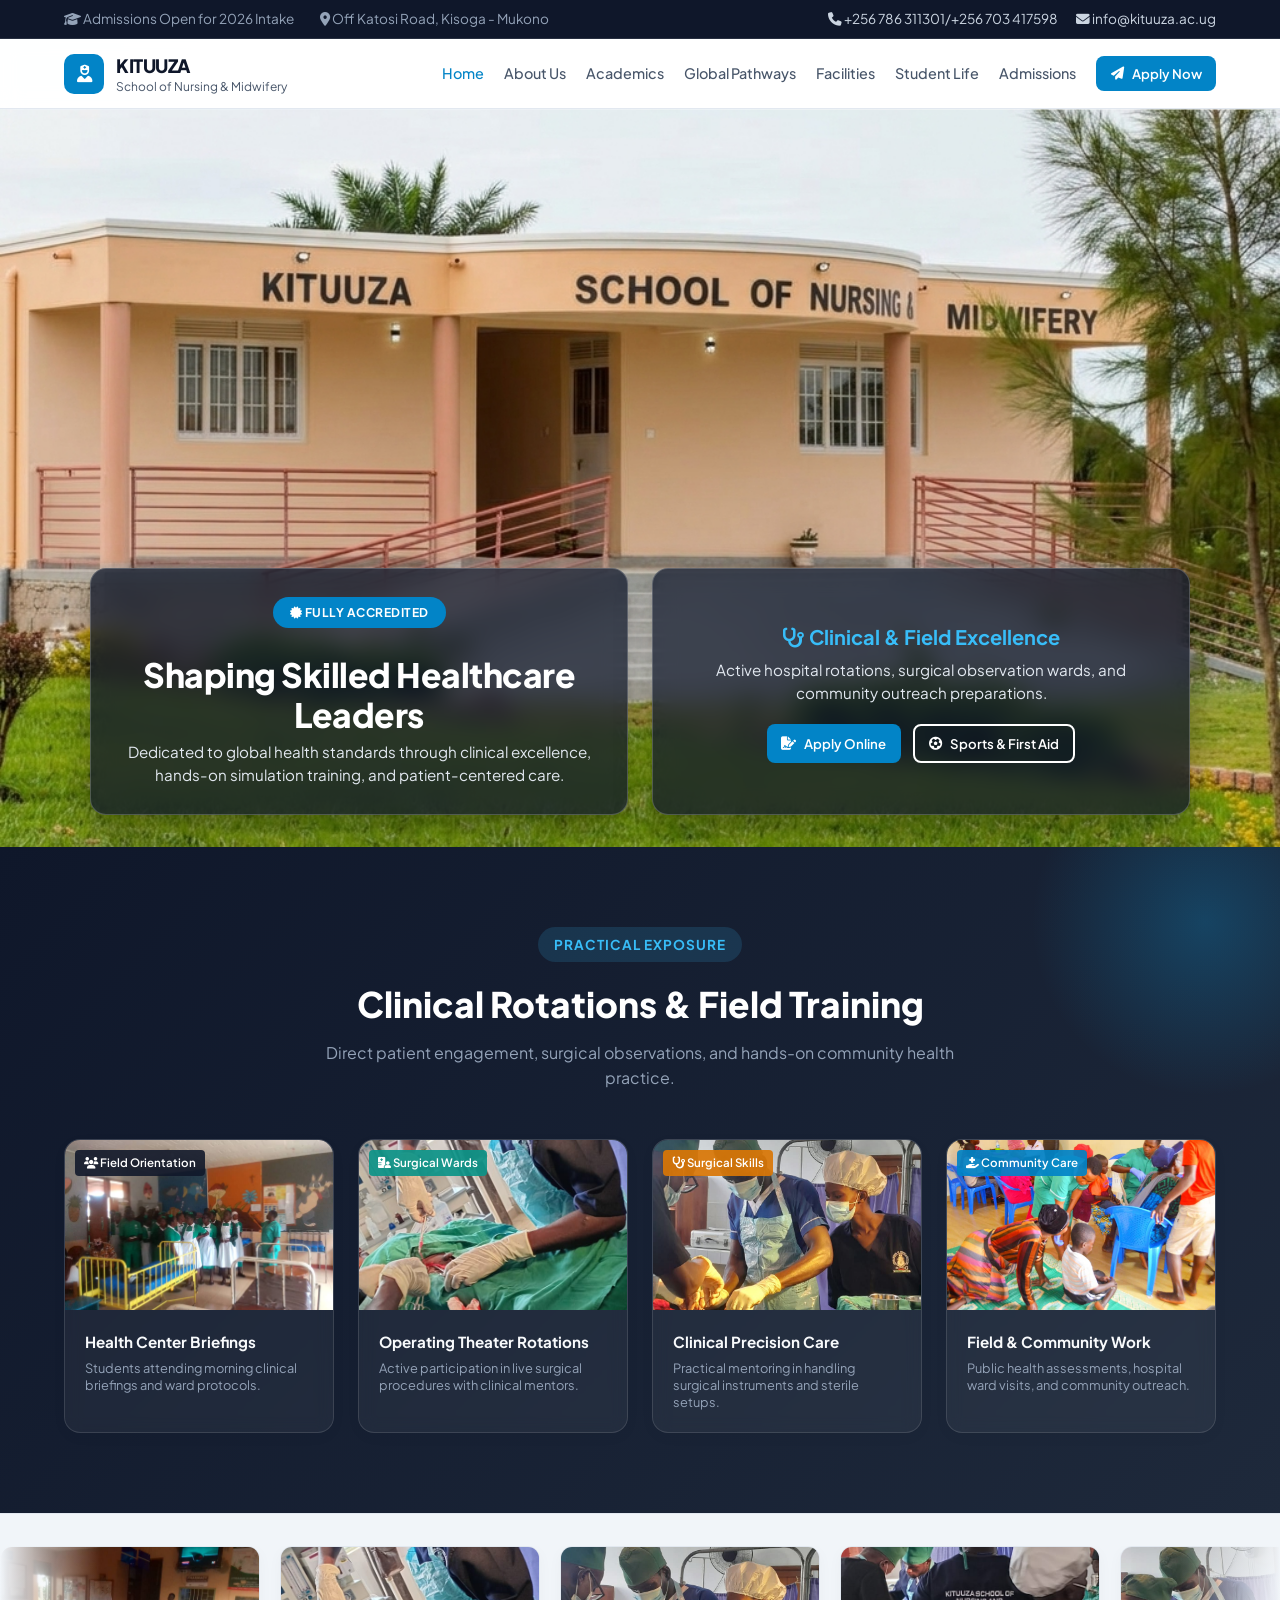
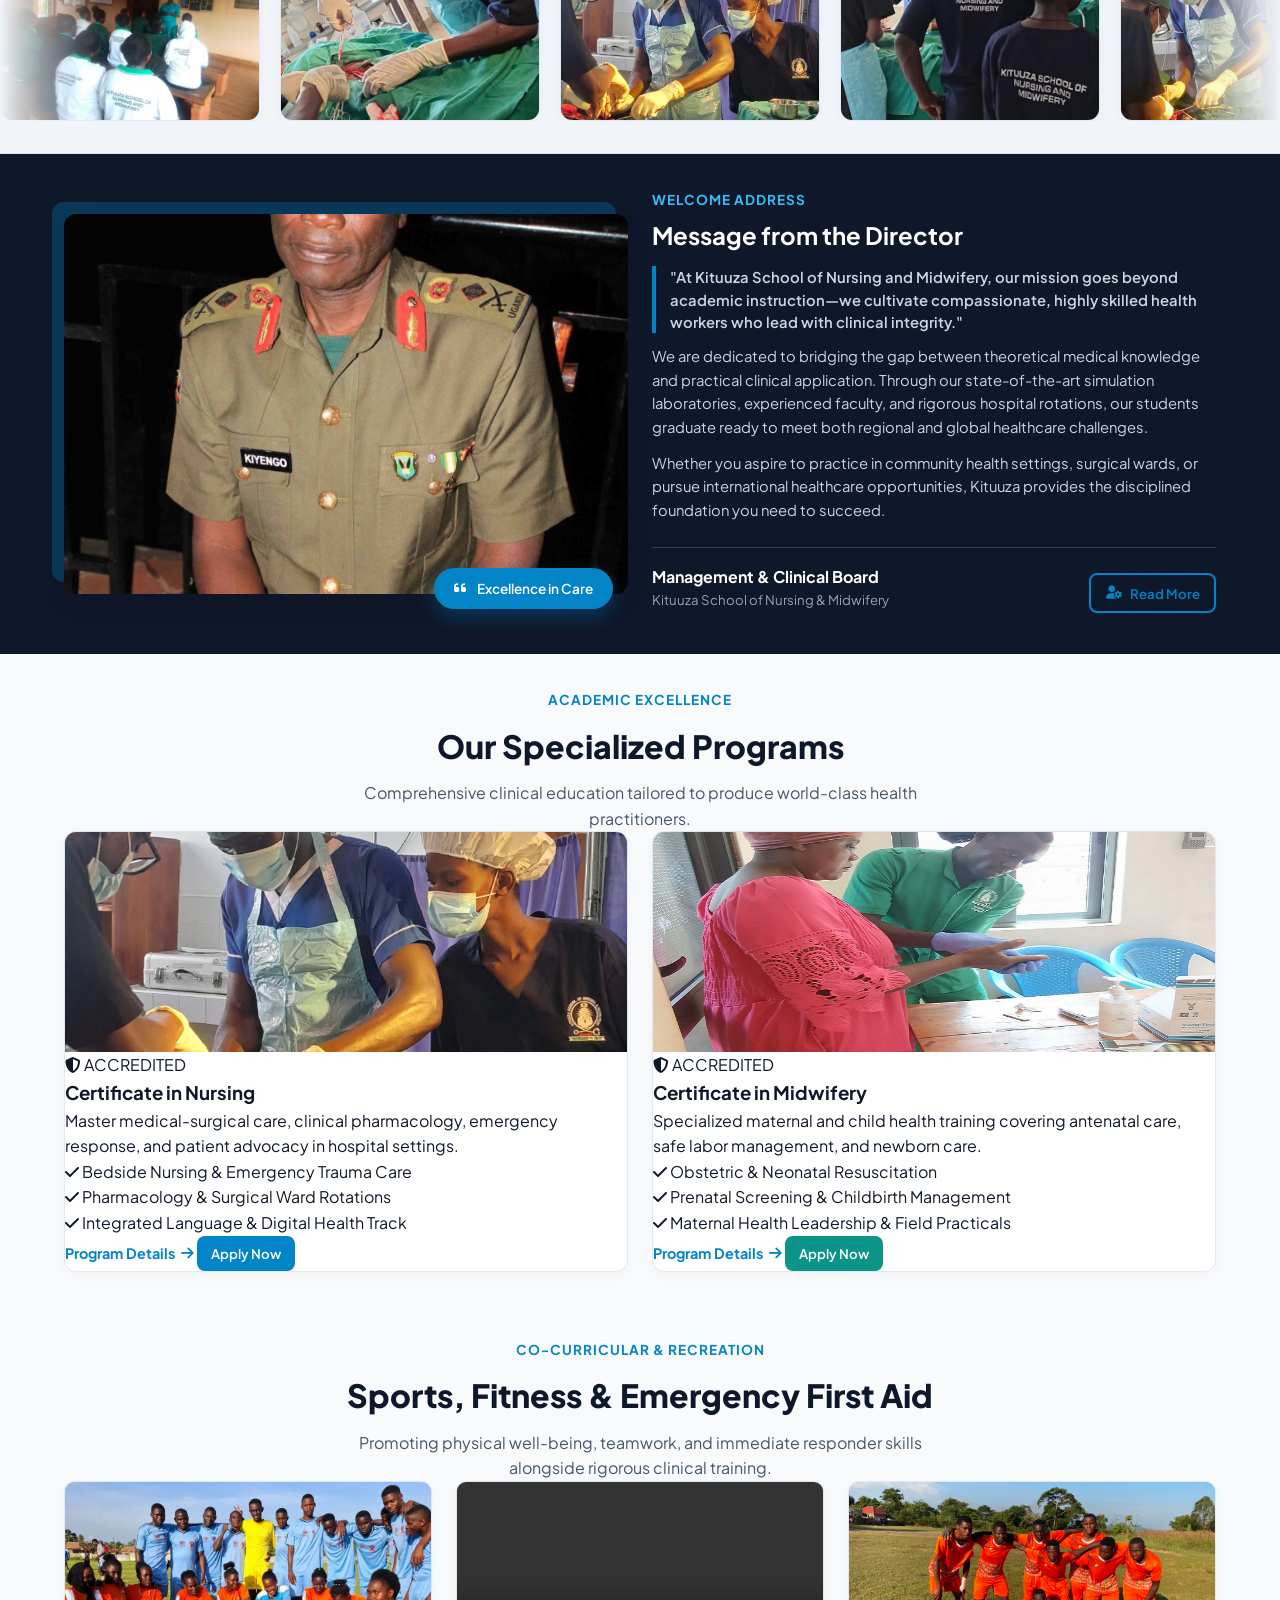
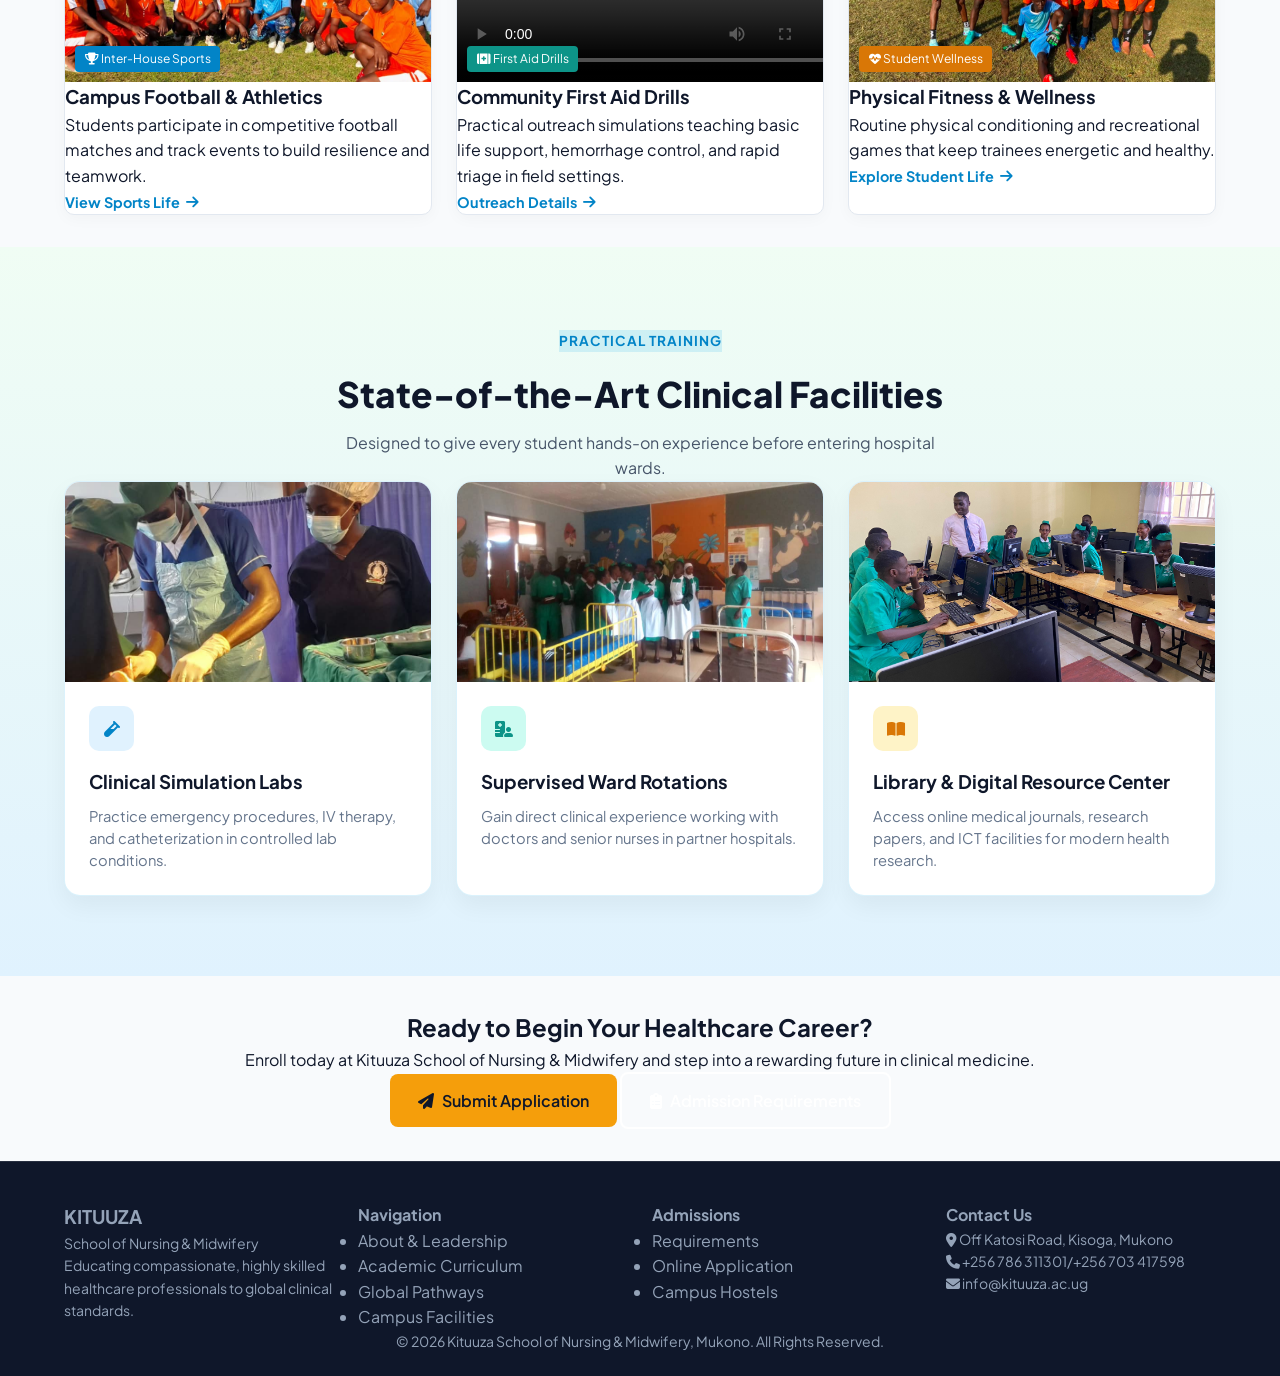
==== commit fc923614: "Fix HTML entity encoding for image tag" ====
--- a/index.html
+++ b/index.html
@@ -347,7 +347,7 @@
                 <!-- Card 2: Midwifery -->
                 <div class="program-preview-card" style="display: flex; flex-direction: column;">
                     <div class="card-image-wrap">
-                        <img src="images/midwifery.jpeg" alt="Certificate in Midwifery" height="300">
+                        <img src="images/midwifery.jpeg" alt="Certificate in Midwifery">
                         <span class="card-badge badge-teal">2.5 Years</span>
                     </div>
                     <div class="card-body" style="display: flex; flex-direction: column; flex: 1;">
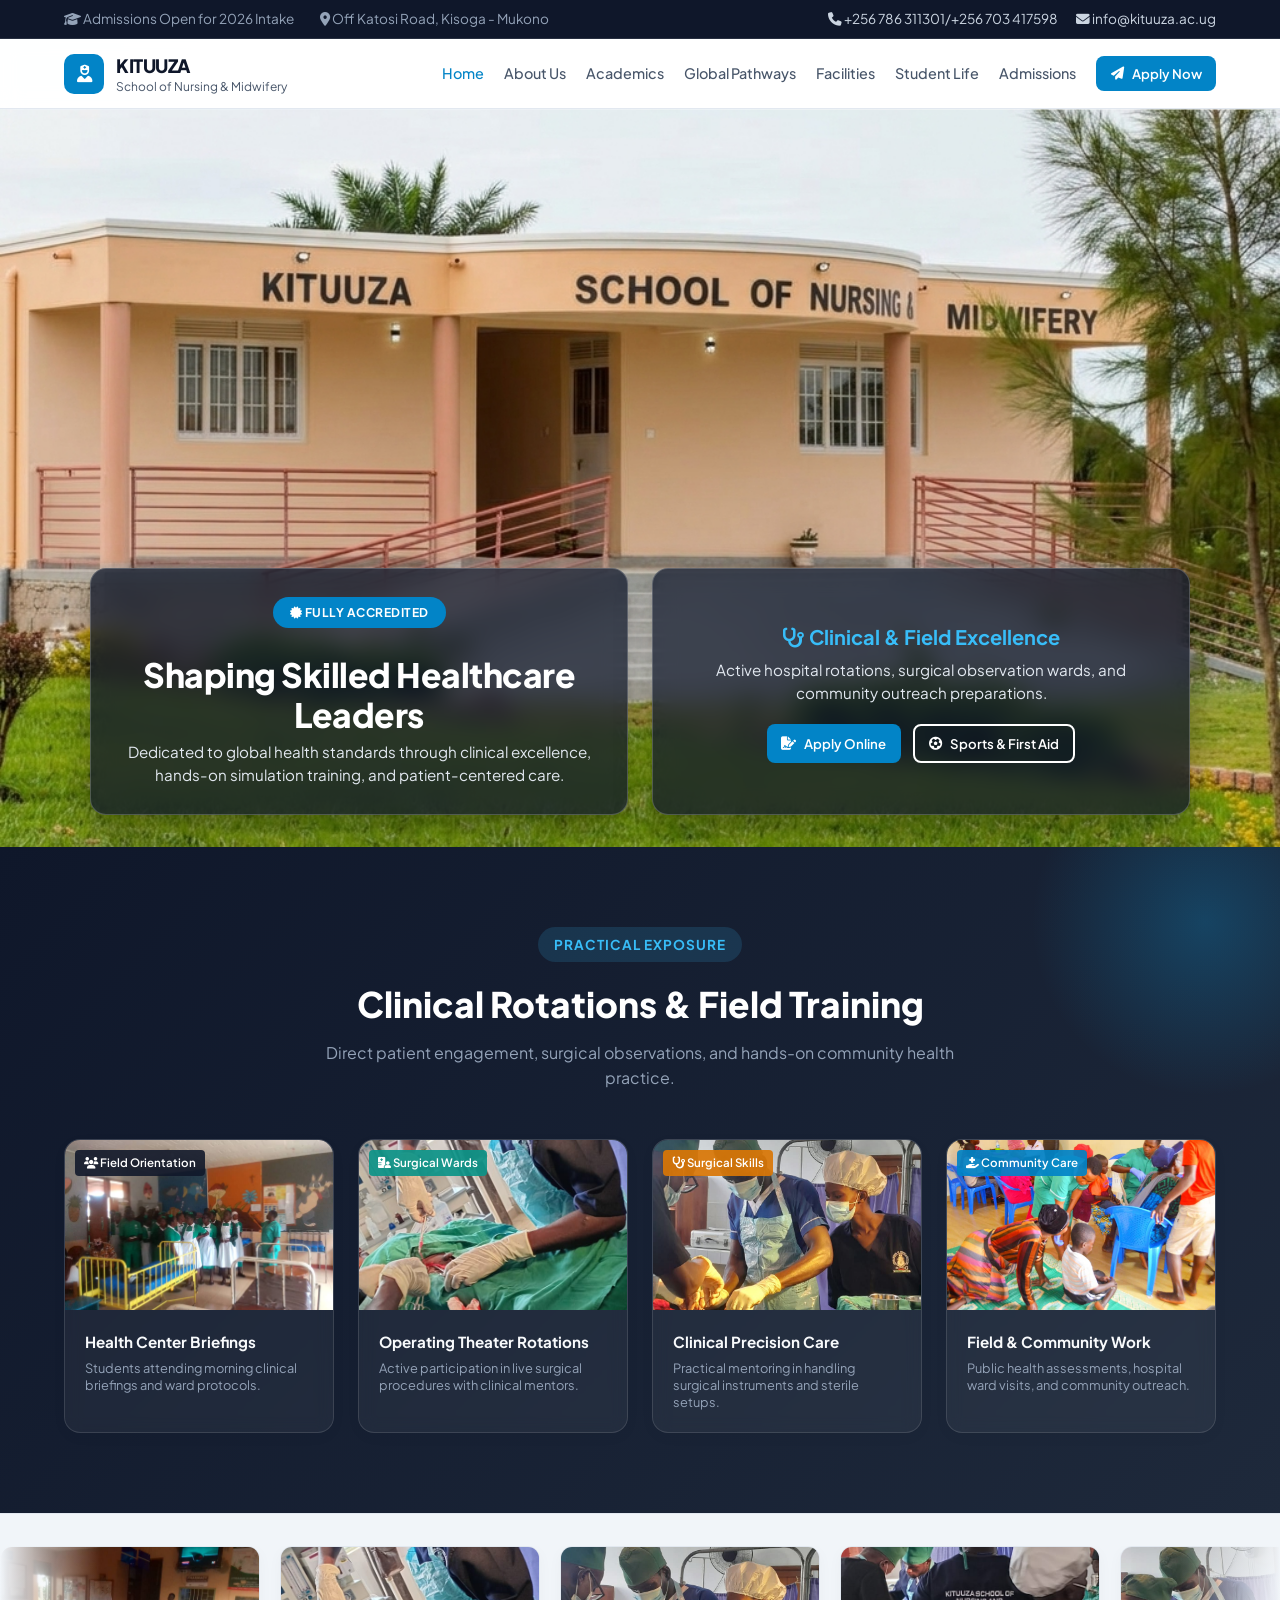
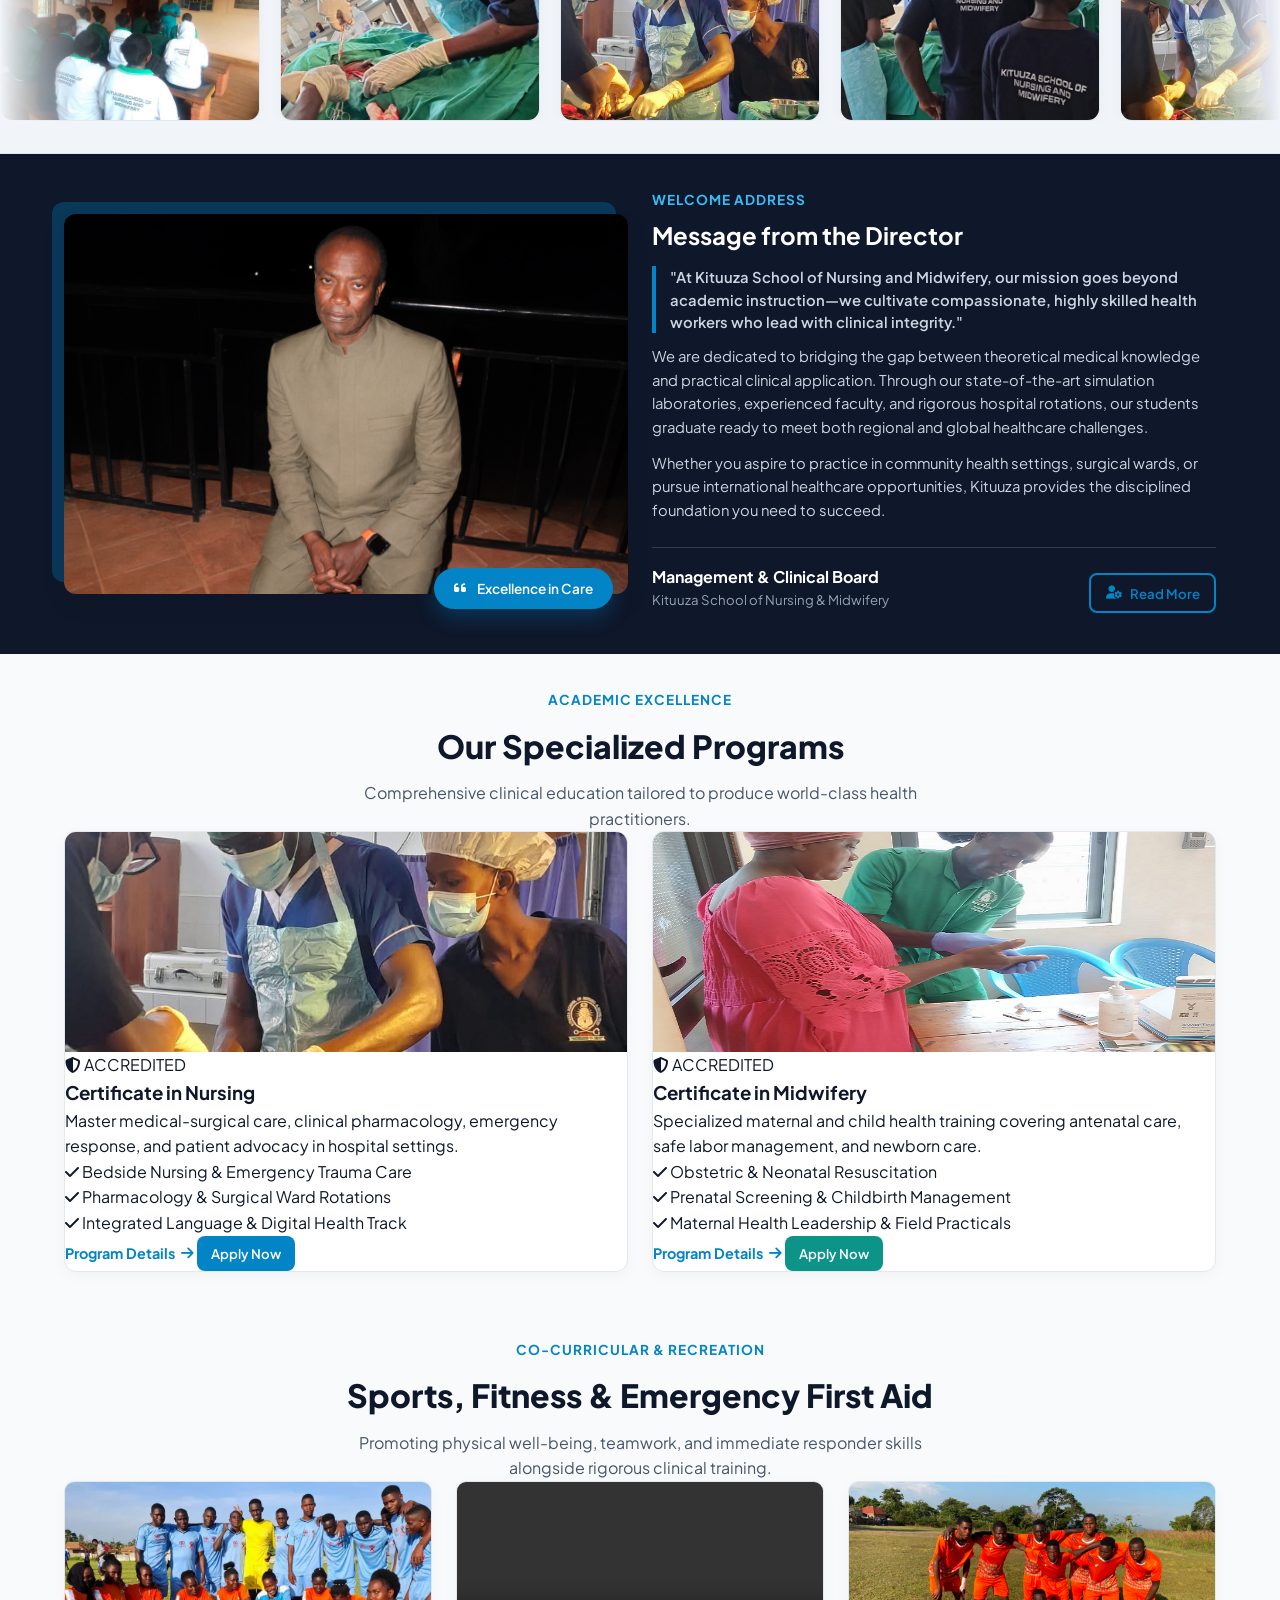
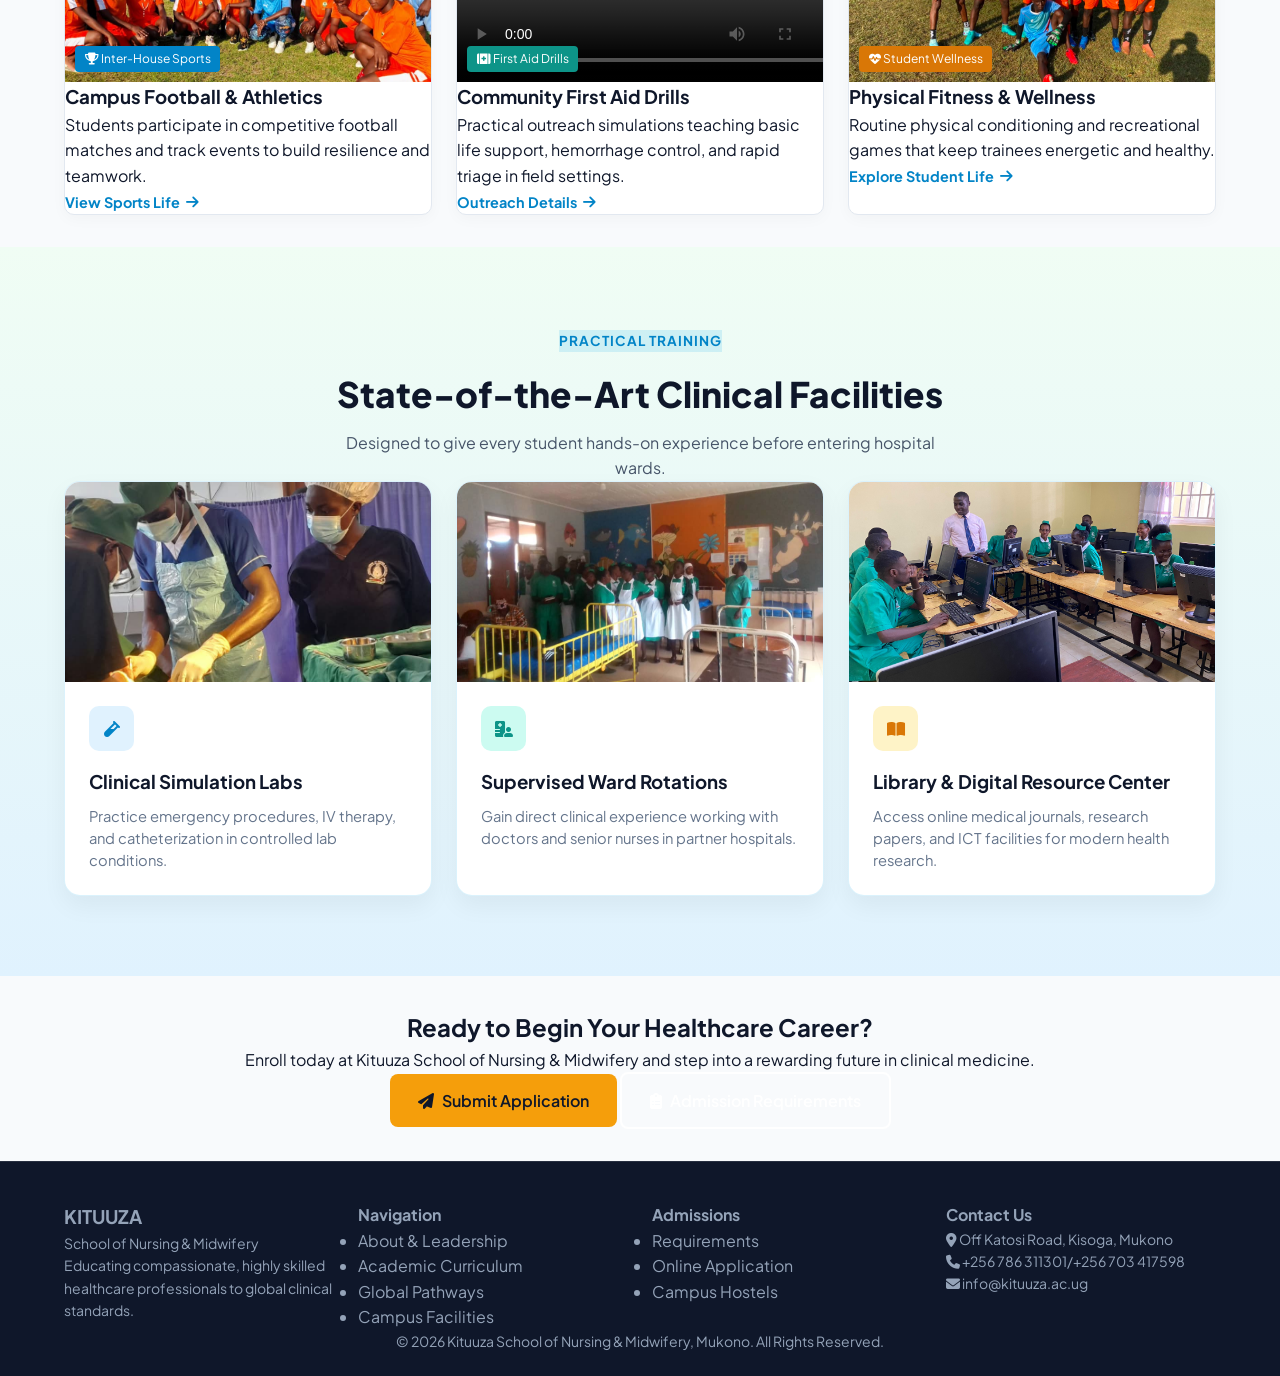
==== commit a78a3b11: "Replace director image with new file" ====
--- a/index.html
+++ b/index.html
@@ -286,7 +286,7 @@
             <div class="grid grid-2 gap-8 align-center">
                 <div class="director-img-container">
                     <div class="img-backdrop"></div>
-                    <img src="images/director.jpg" alt="Director of Kituuza School of Nursing & Midwifery" class="director-img">
+                    <img src="images/director.png" alt="Director of Kituuza School of Nursing & Midwifery" class="director-img">
                     <div class="director-badge">
                         <i class="fa-solid fa-quote-left"></i>
                         <span>Excellence in Care</span>
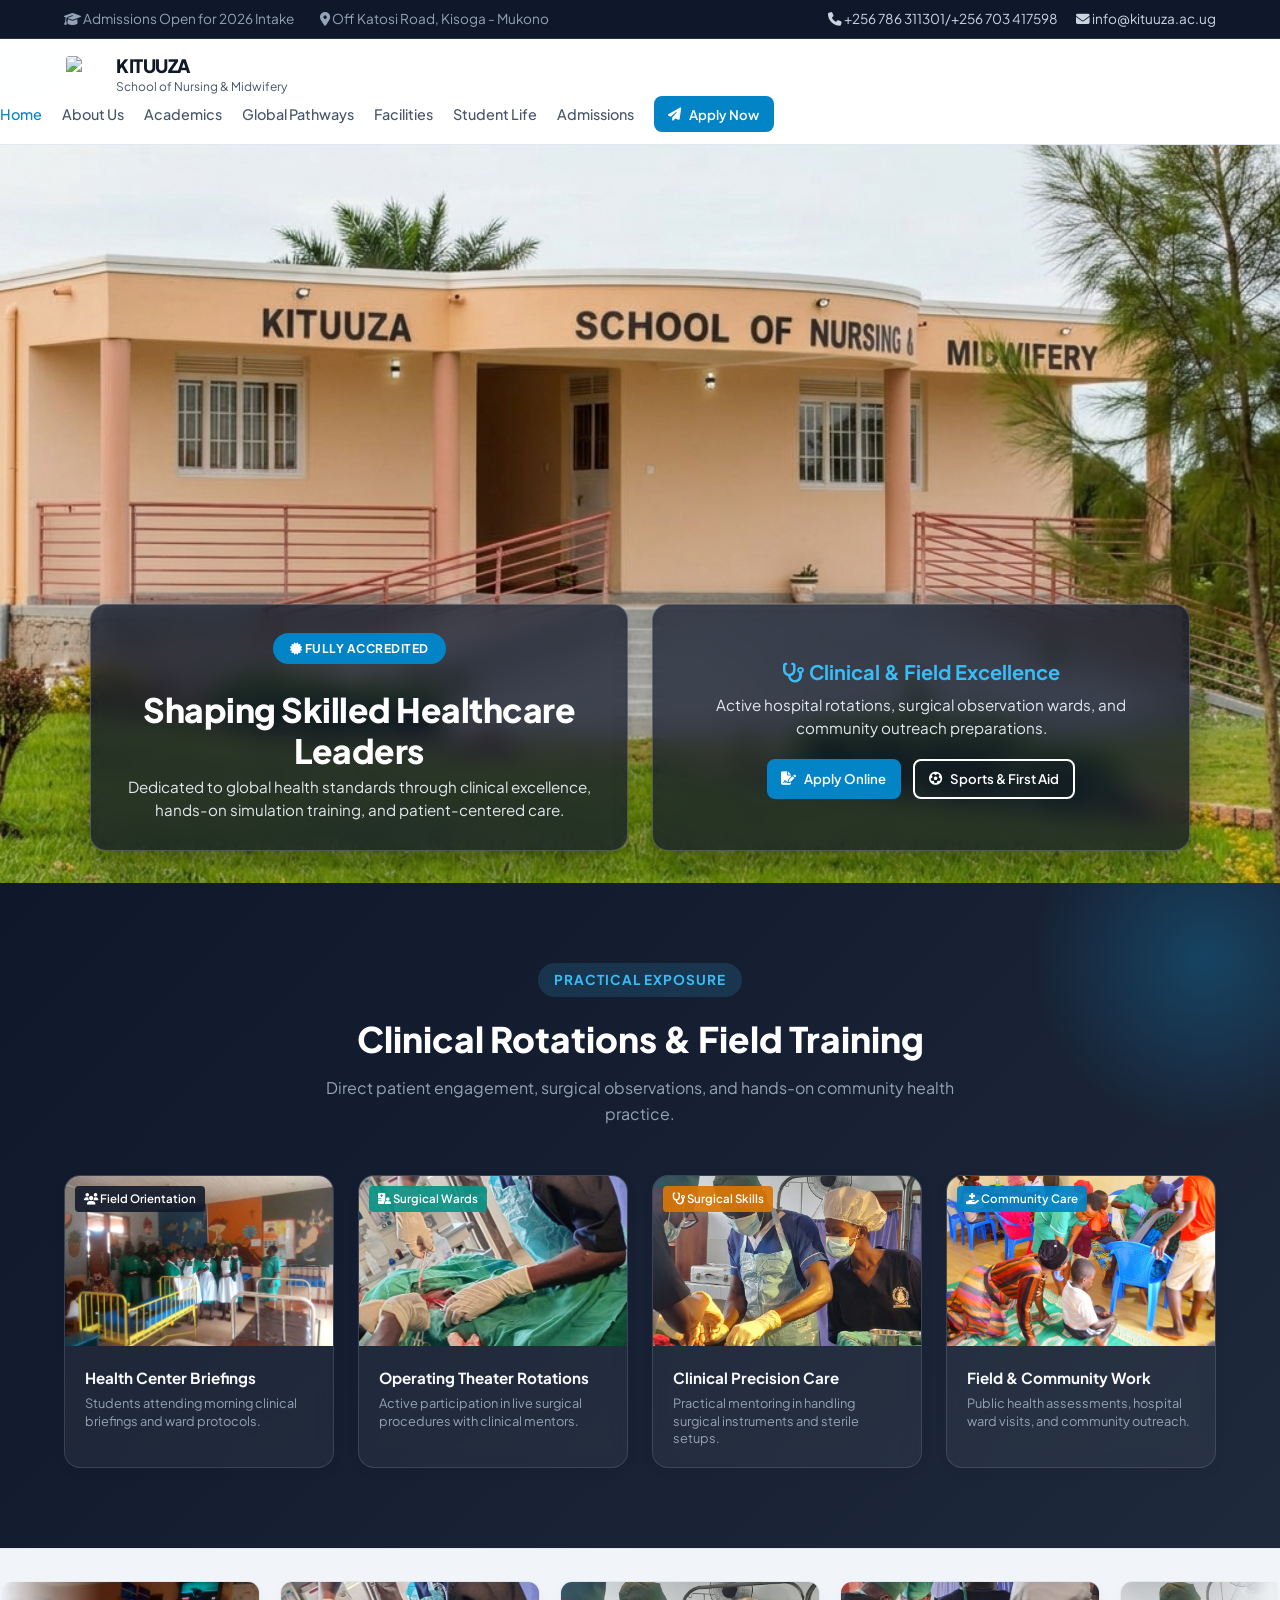
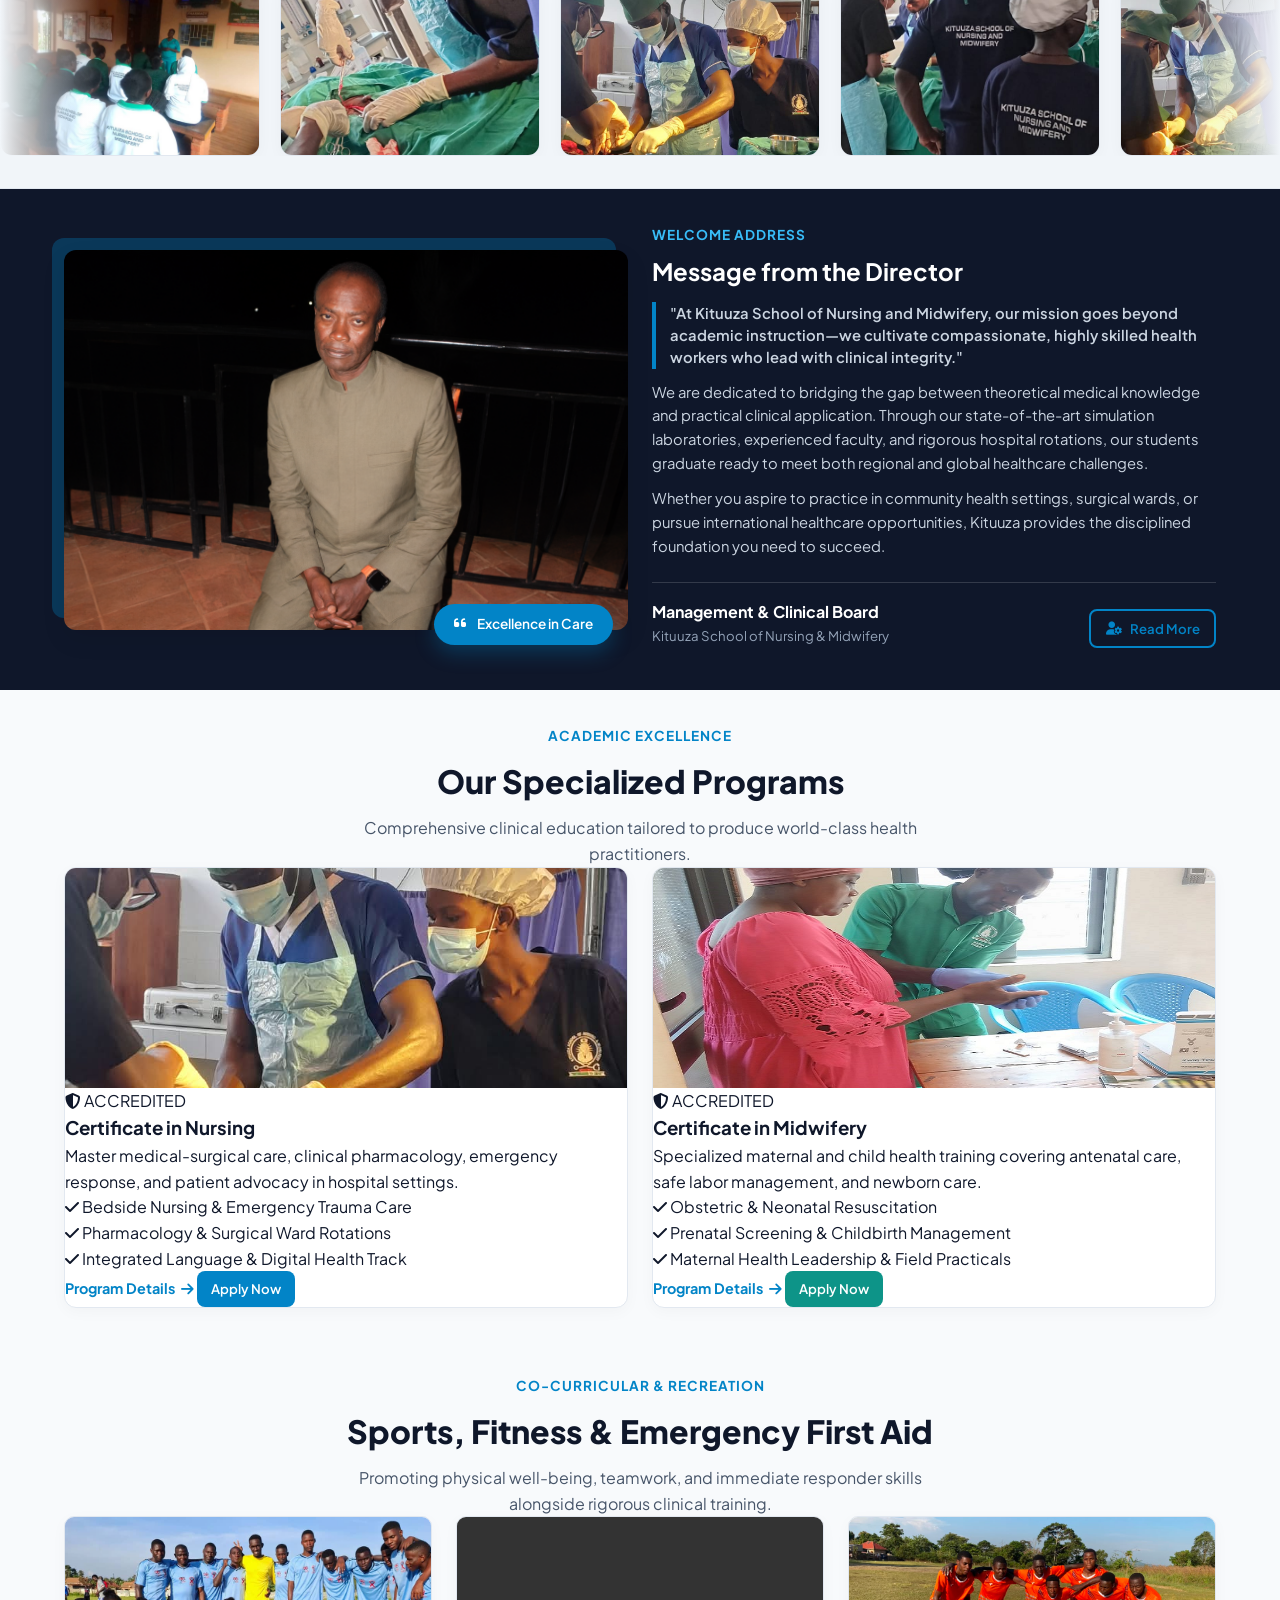
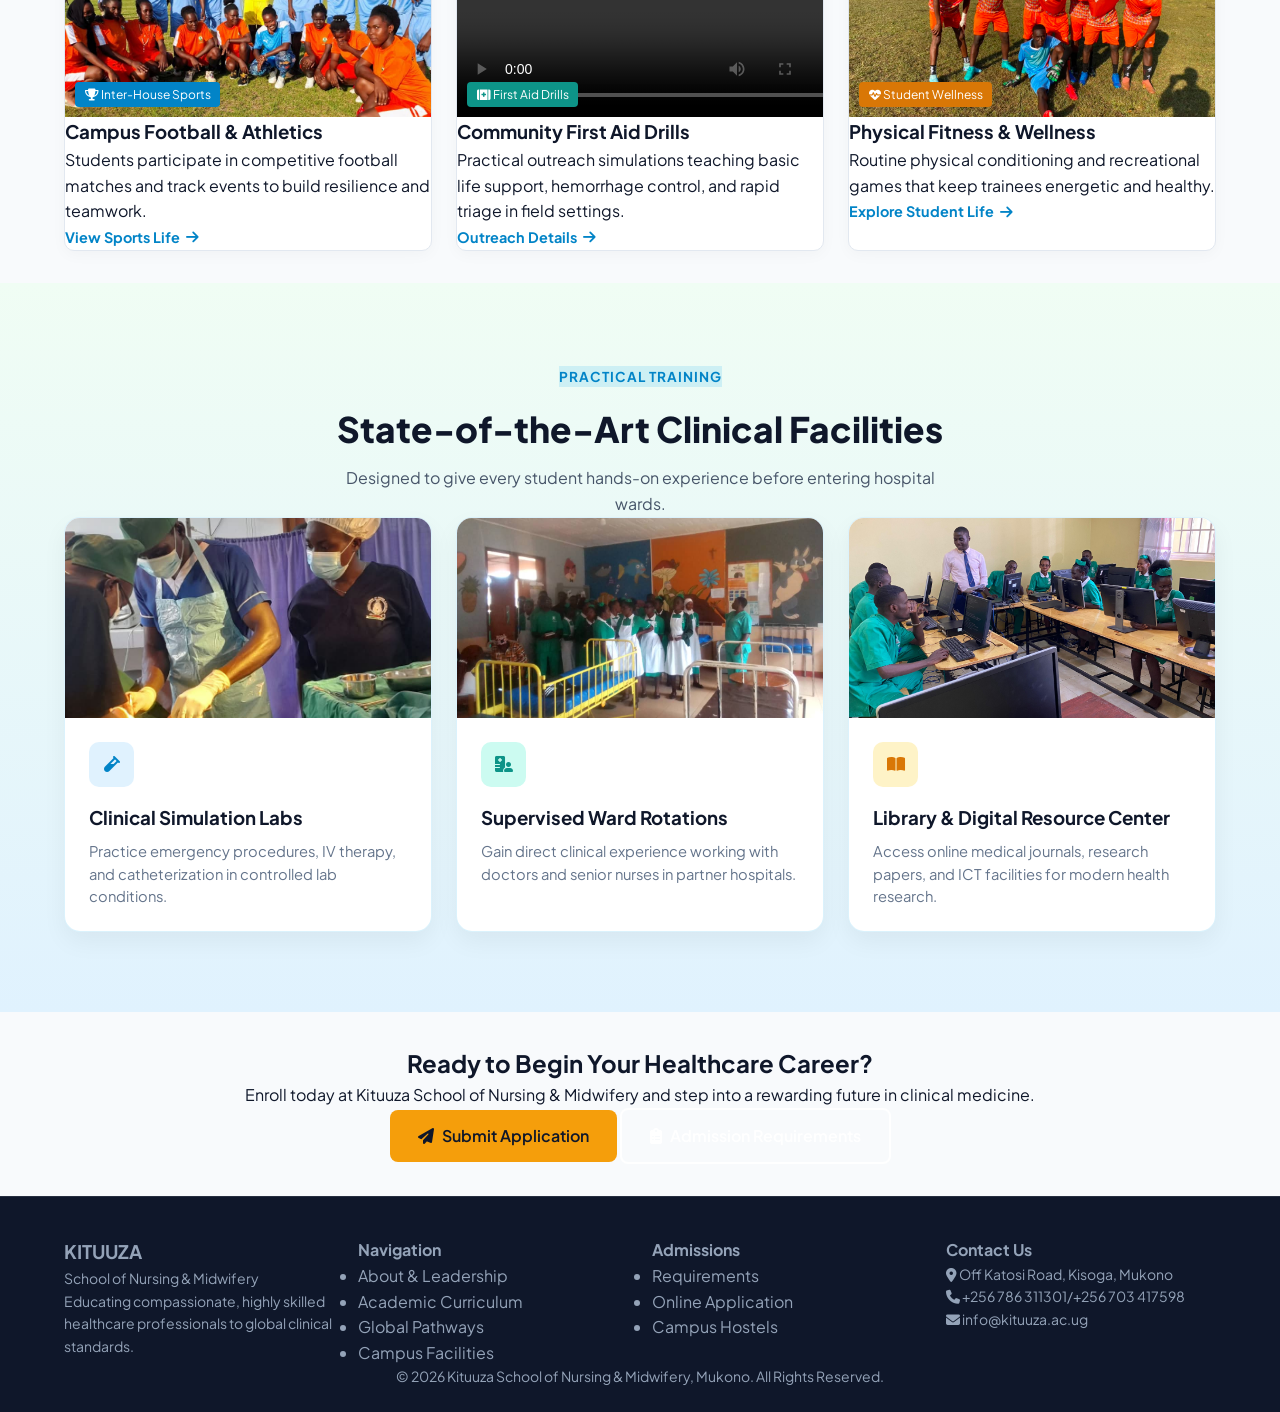
==== commit 55a492d8: "Update navigation header with logo image" ====
--- a/index.html
+++ b/index.html
@@ -140,13 +140,19 @@
 
     <!-- Navigation Header -->
     <header class="navbar" id="navbar">
-        <div class="container flex-between">
-            <a href="index.html" class="brand">
-                <div class="brand-logo"><i class="fa-solid fa-user-nurse"></i></div>
-                <div class="brand-text">
-                    <span class="title">KITUUZA</span>
-                    <span class="subtitle">School of Nursing & Midwifery</span>
-                </div>
+    <div class="container flex-between">
+        <a href="index.html" class="brand">
+            <div class="brand-logo" style="overflow: hidden; background: #fff; padding: 2px;">
+                <img src="images/logo.png" alt="Kituuza Logo" style="width: 100%; height: 100%; object-fit: contain;">
+            </div>
+            <div class="brand-text">
+                <span class="title">KITUUZA</span>
+                <span class="subtitle">School of Nursing & Midwifery</span>
+            </div>
+        </a>
+        <!-- Your Nav Links Here -->
+    </div>
+
             </a>
             
             <nav class="nav-menu" id="nav-menu">
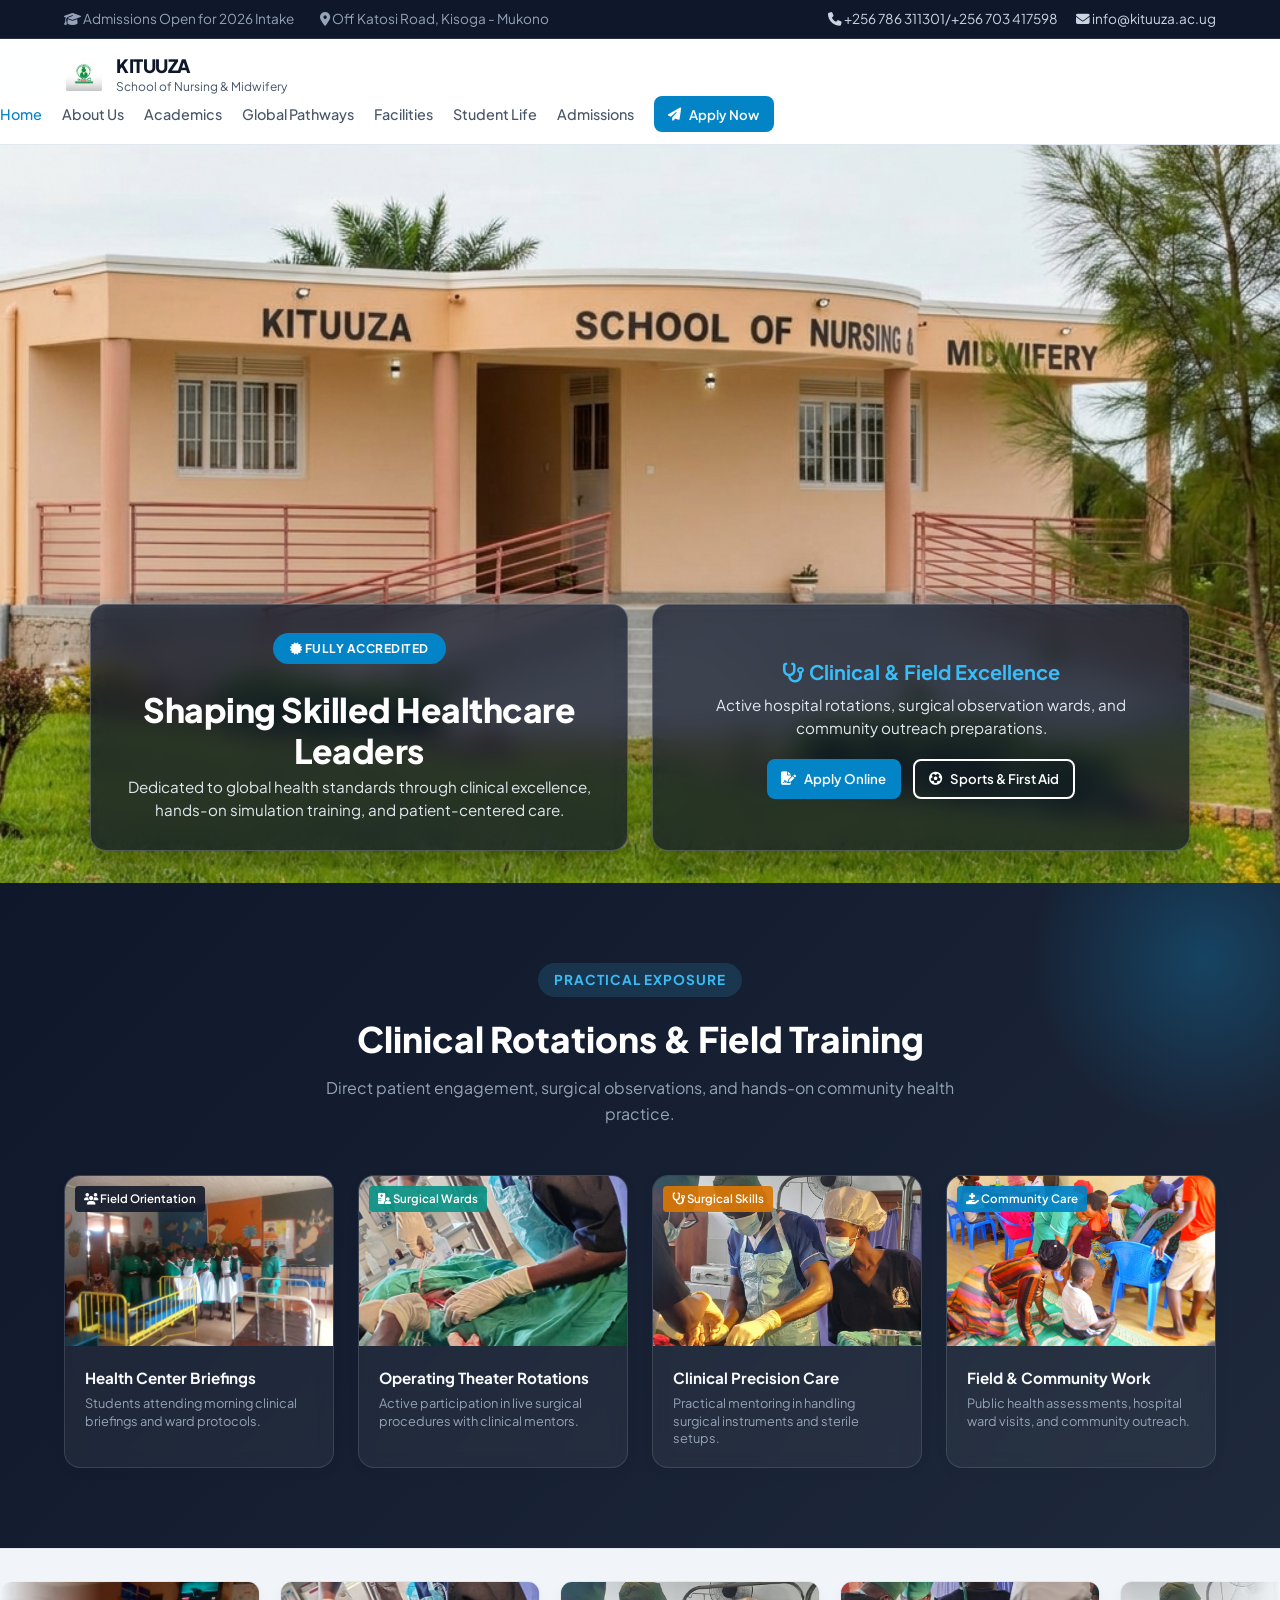
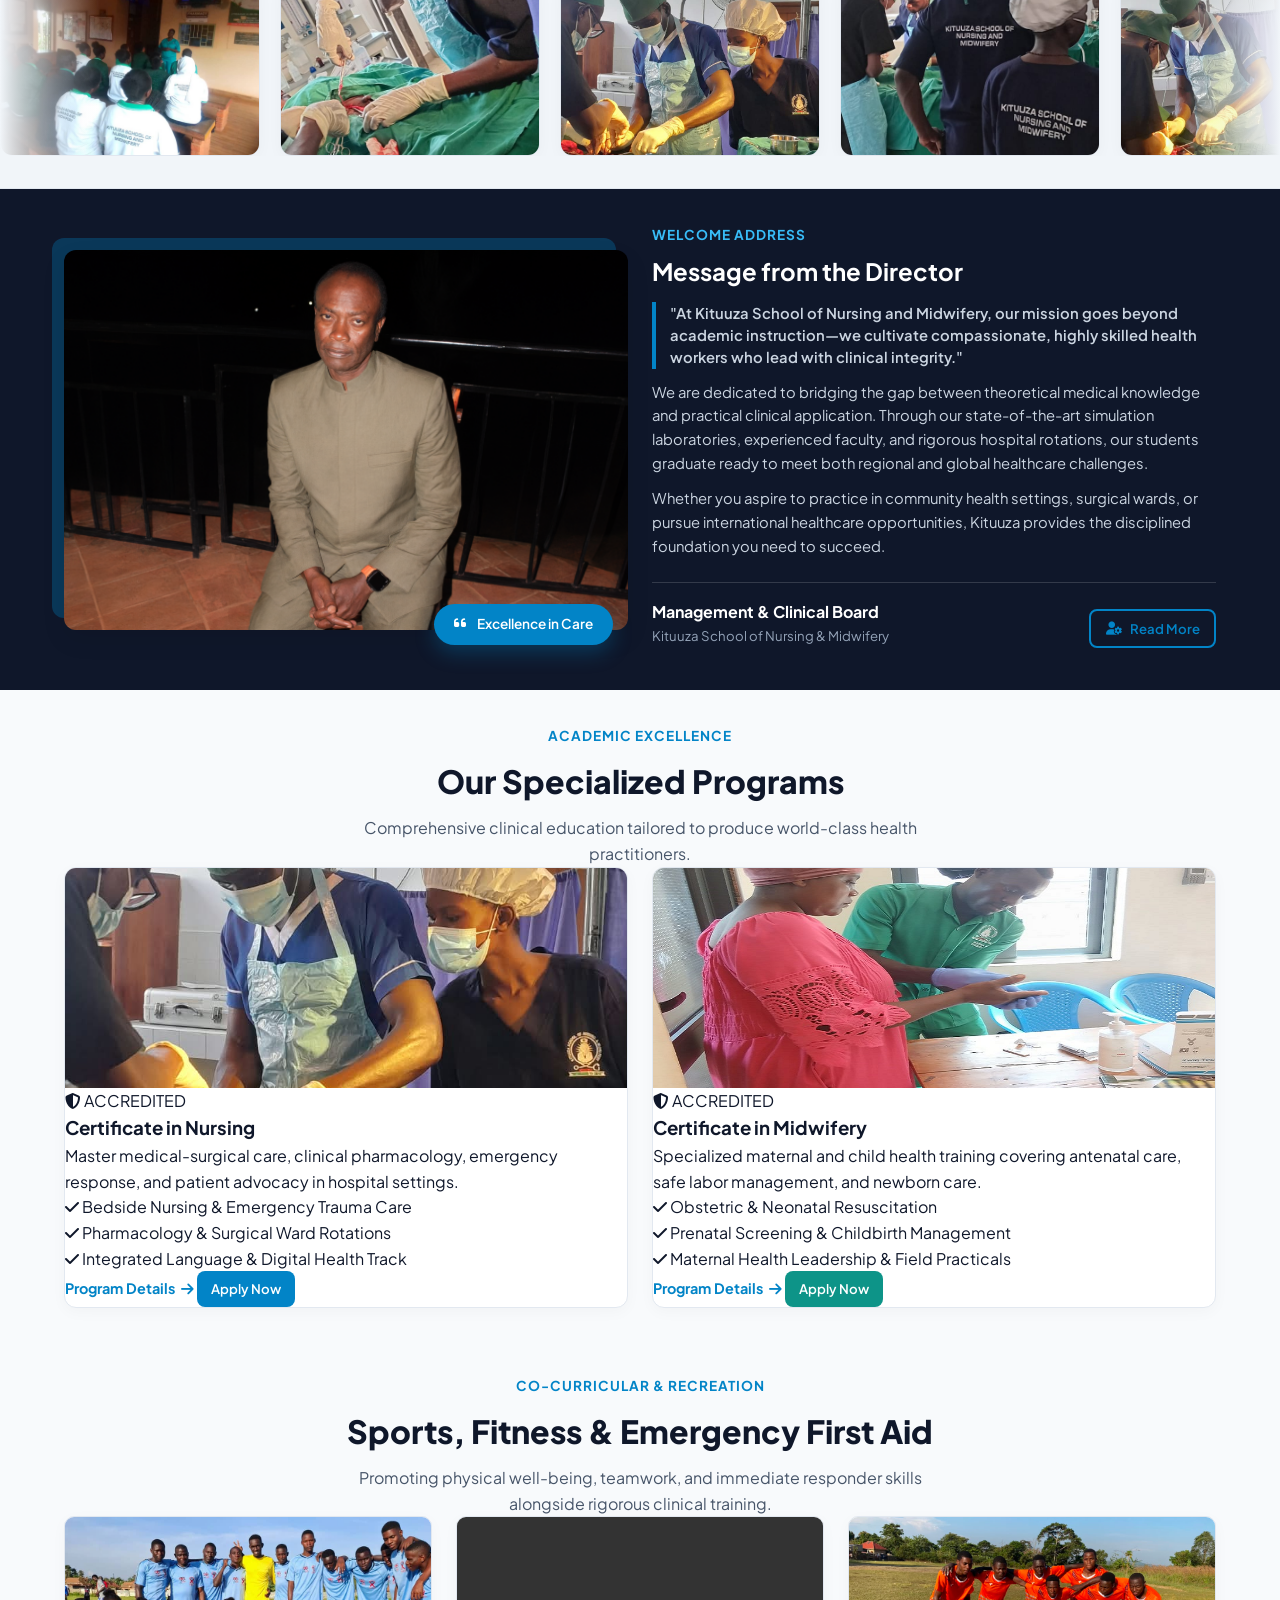
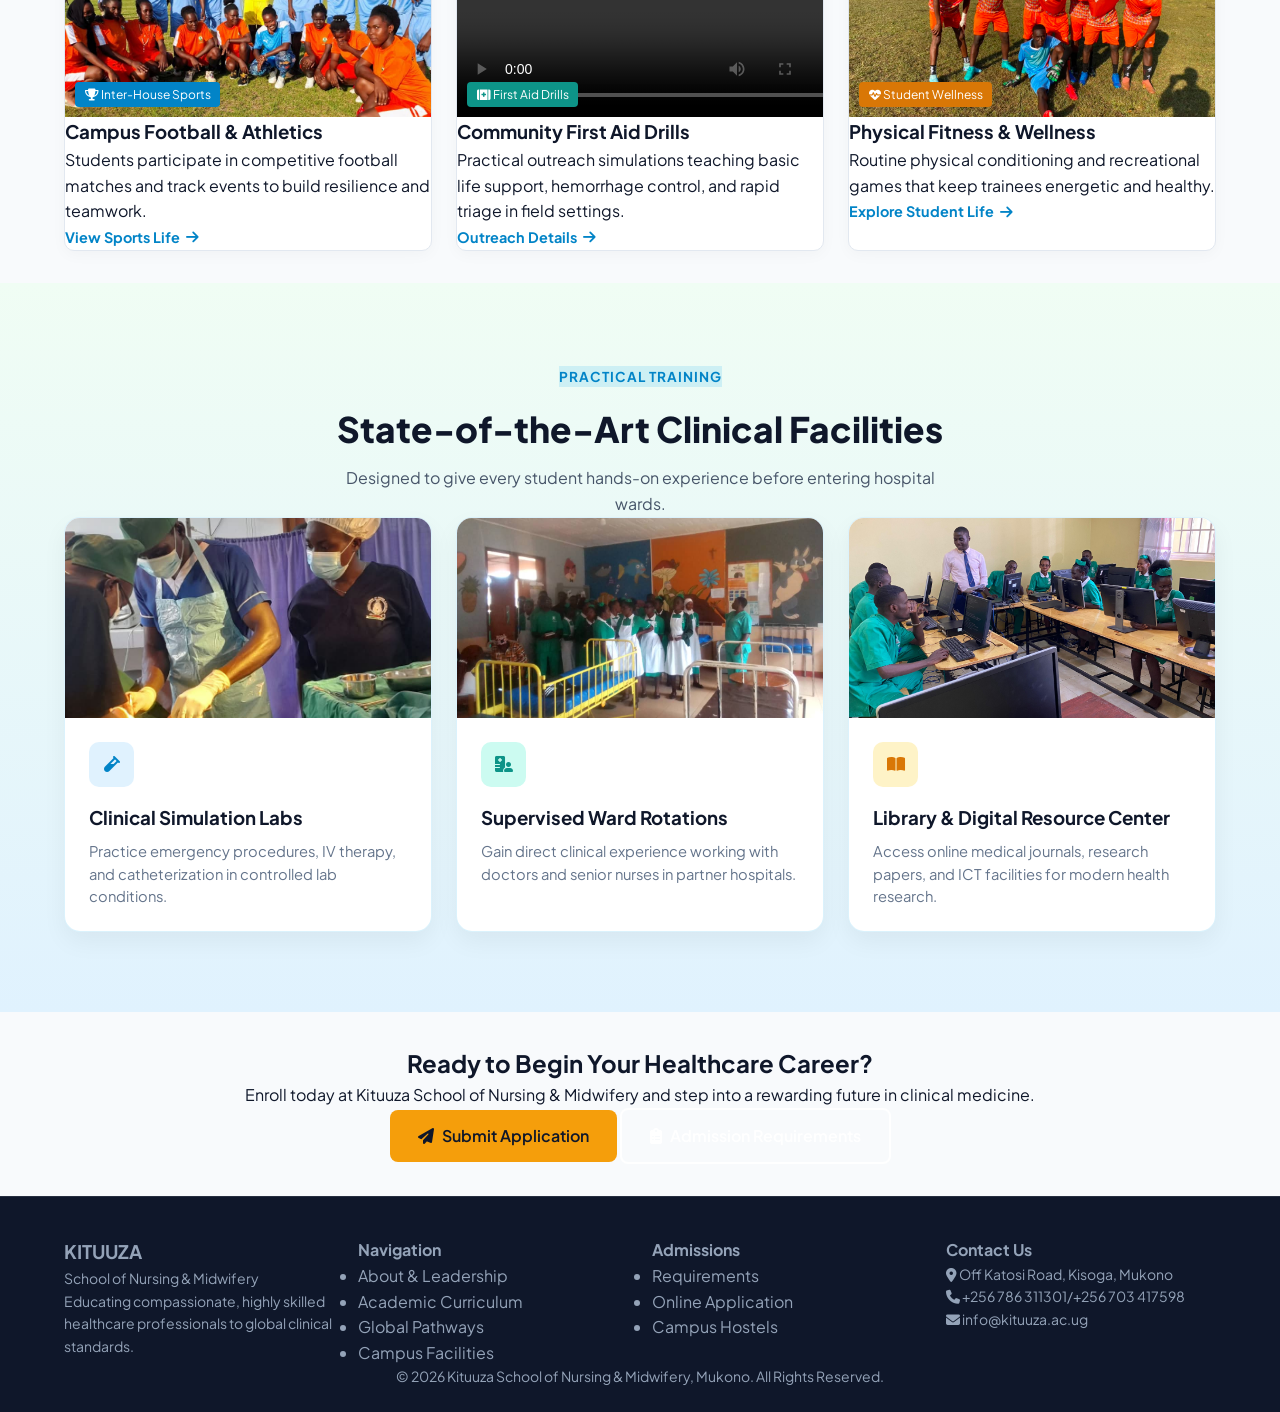
==== commit 74c1e679: "Change logo image format from PNG to JPG" ====
--- a/index.html
+++ b/index.html
@@ -143,7 +143,7 @@
     <div class="container flex-between">
         <a href="index.html" class="brand">
             <div class="brand-logo" style="overflow: hidden; background: #fff; padding: 2px;">
-                <img src="images/logo.png" alt="Kituuza Logo" style="width: 100%; height: 100%; object-fit: contain;">
+                <img src="images/logo.jpg" alt="Kituuza Logo" style="width: 100%; height: 100%; object-fit: contain;">
             </div>
             <div class="brand-text">
                 <span class="title">KITUUZA</span>
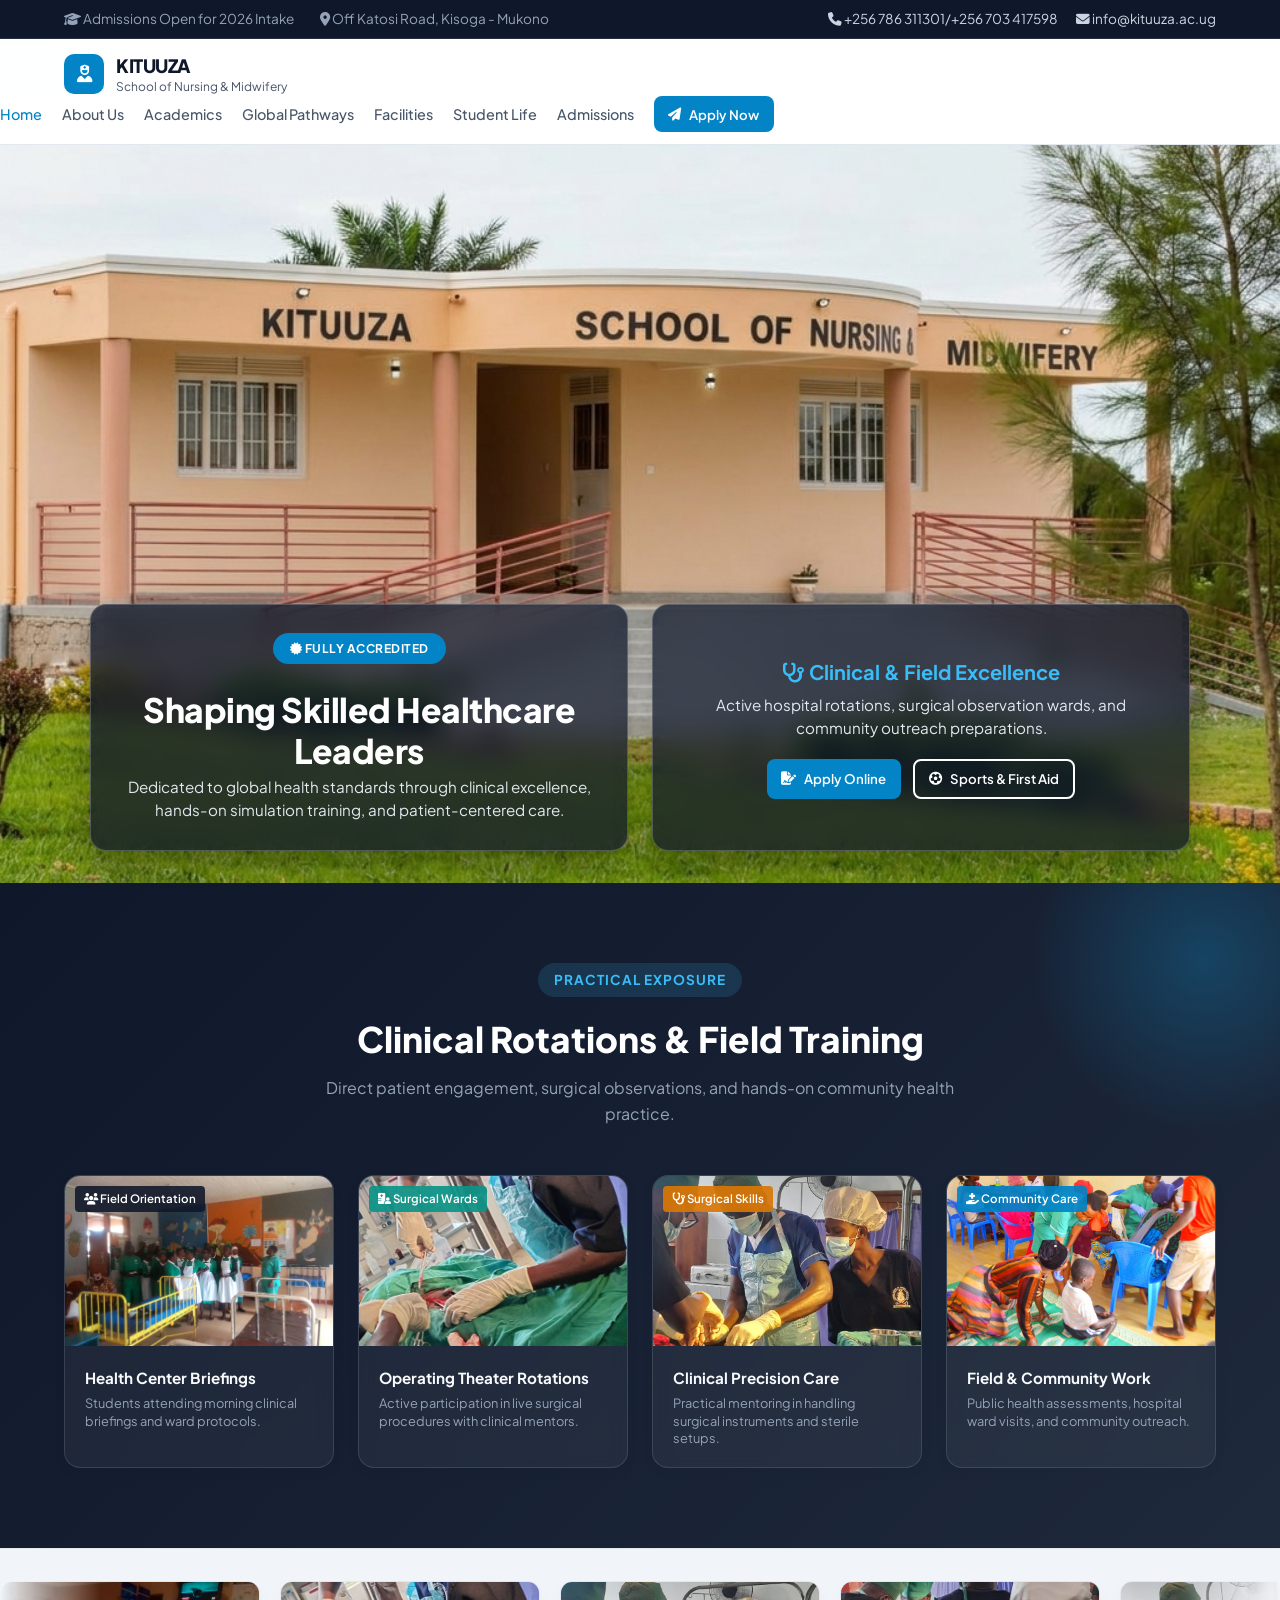
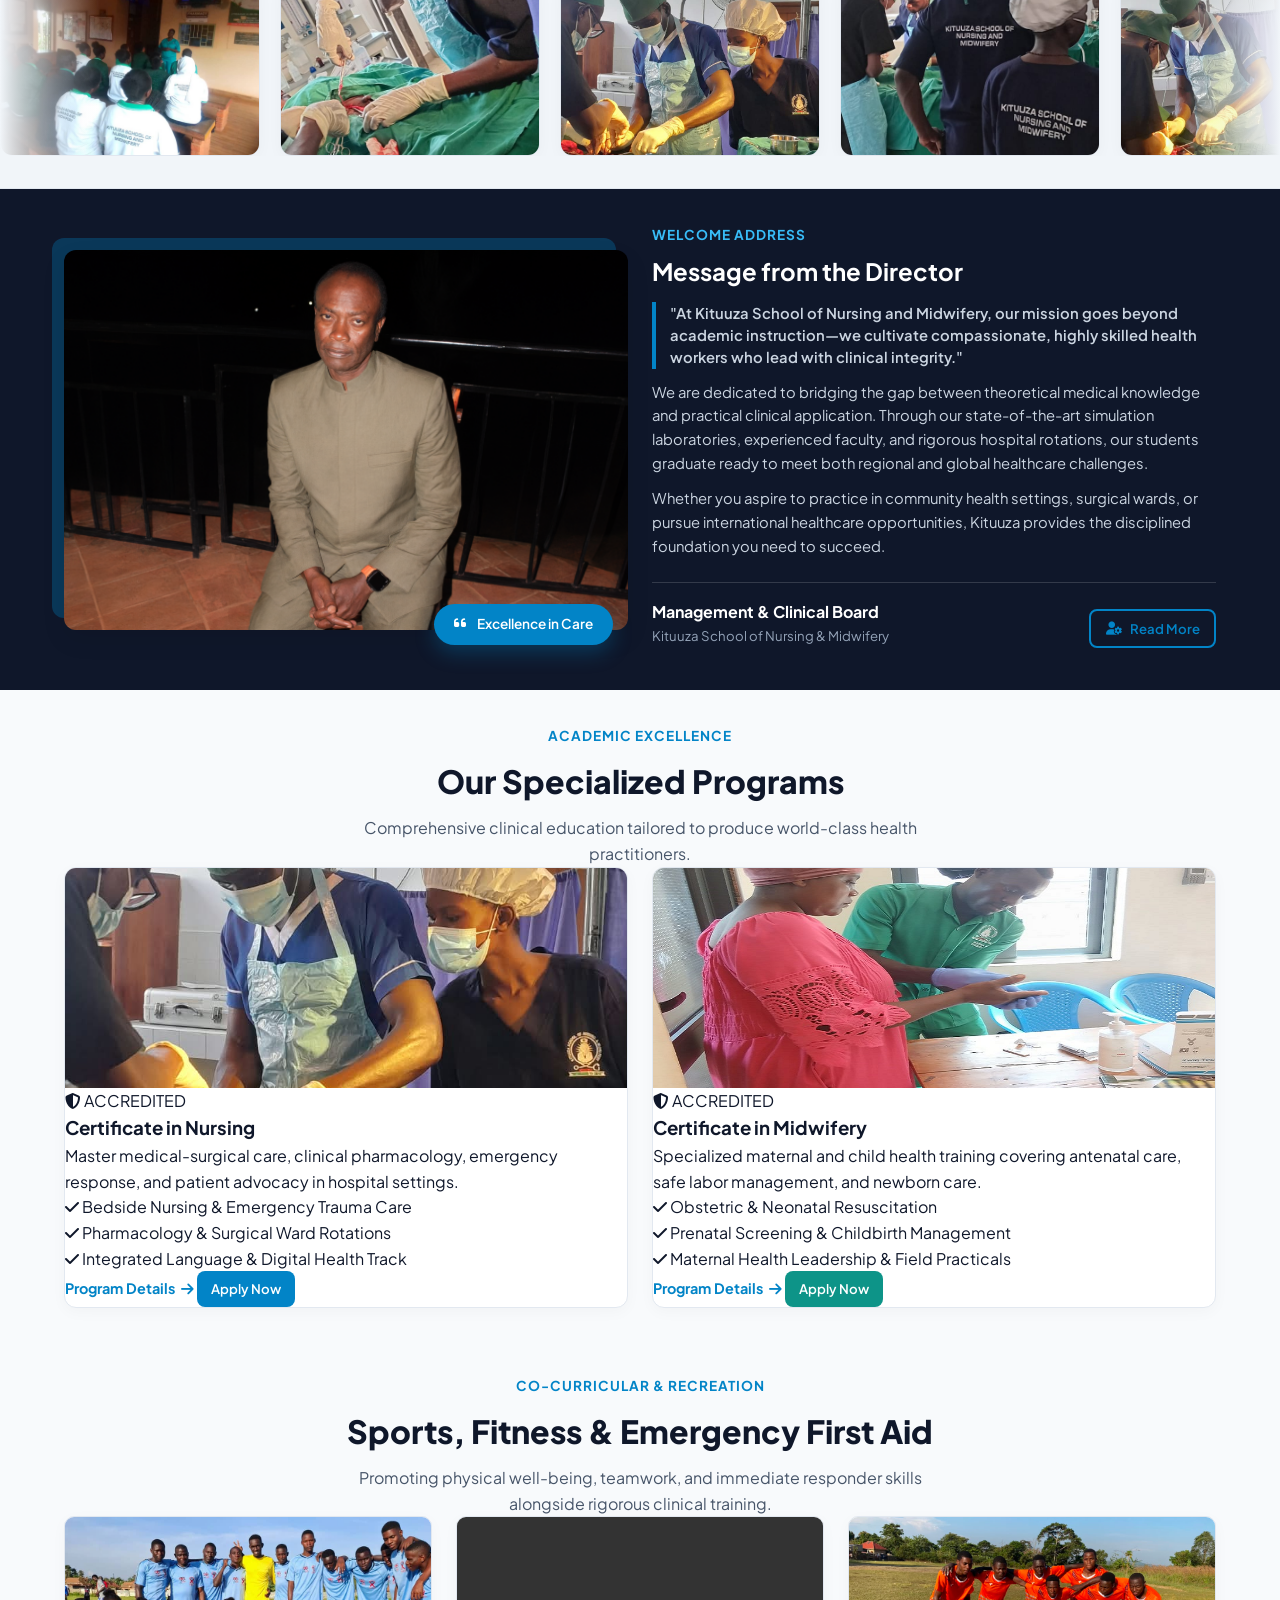
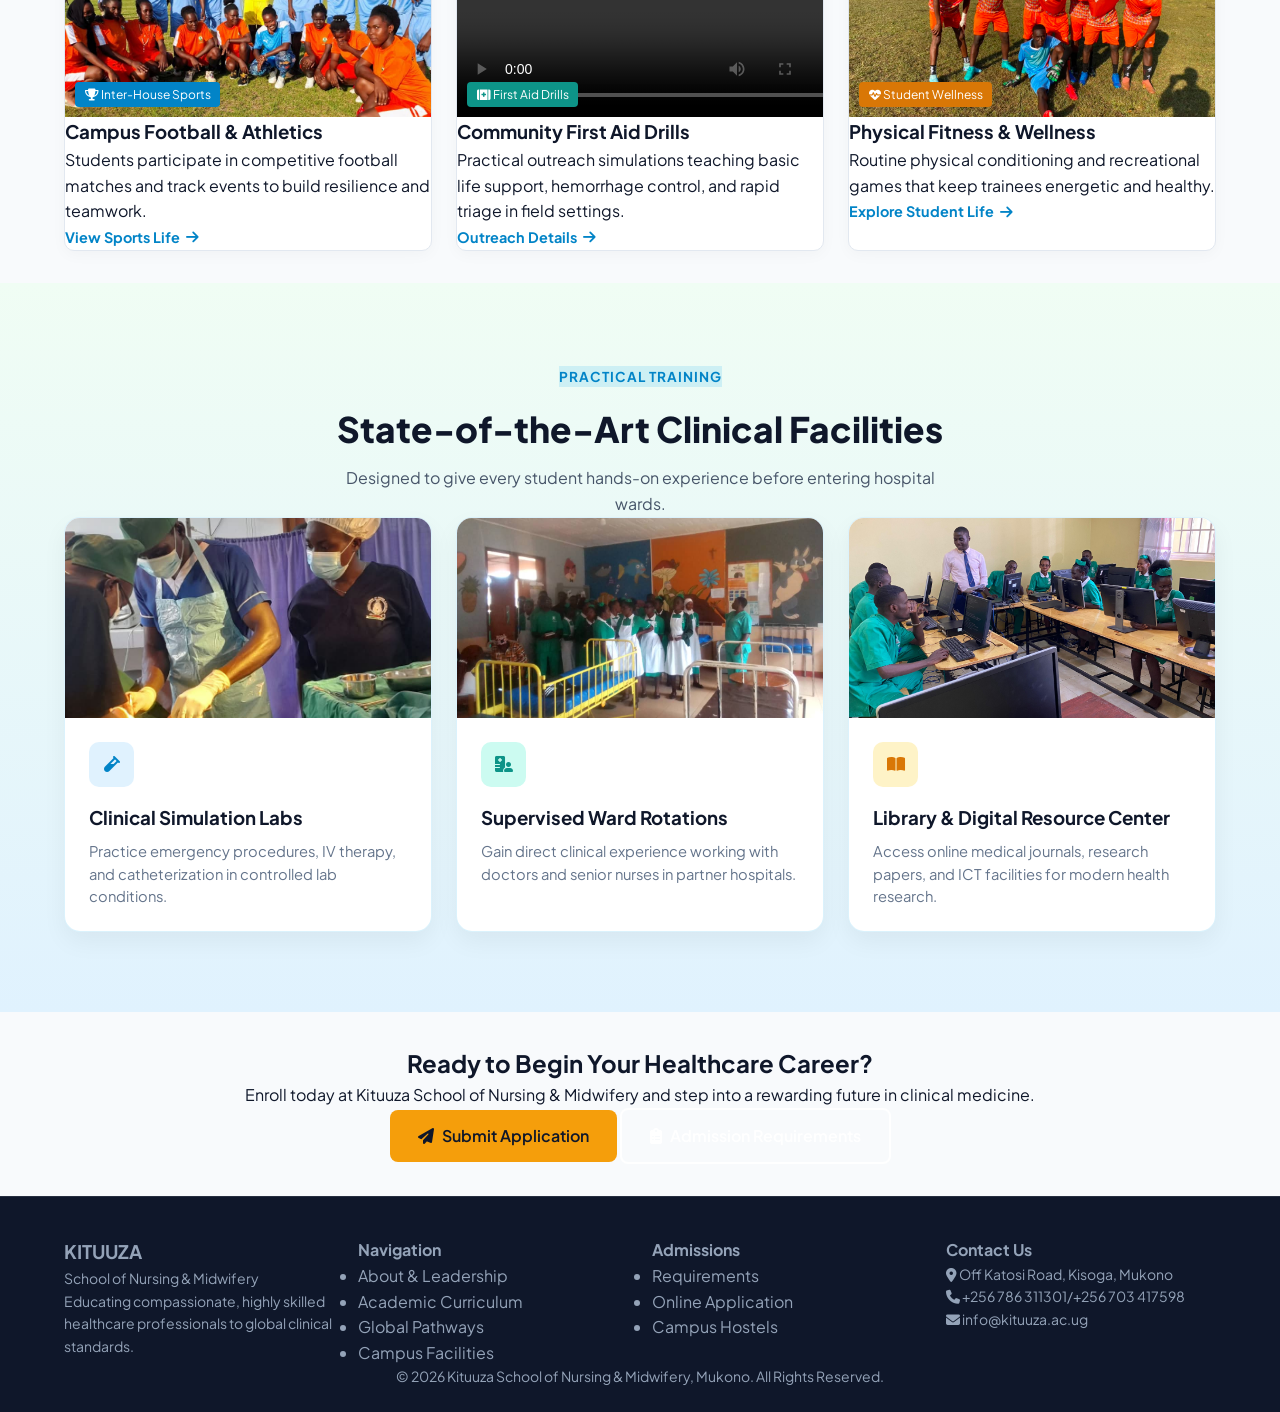
==== commit b8a08d63: "Refactor navigation header with new logo structure" ====
--- a/index.html
+++ b/index.html
@@ -140,15 +140,13 @@
 
     <!-- Navigation Header -->
     <header class="navbar" id="navbar">
-    <div class="container flex-between">
-        <a href="index.html" class="brand">
-            <div class="brand-logo" style="overflow: hidden; background: #fff; padding: 2px;">
-                <img src="images/logo.jpg" alt="Kituuza Logo" style="width: 100%; height: 100%; object-fit: contain;">
-            </div>
-            <div class="brand-text">
-                <span class="title">KITUUZA</span>
-                <span class="subtitle">School of Nursing & Midwifery</span>
-            </div>
+        <div class="container flex-between">
+            <a href="index.html" class="brand">
+                <div class="brand-logo"><i class="fa-solid fa-user-nurse"></i></div>
+                <div class="brand-text">
+                    <span class="title">KITUUZA</span>
+                    <span class="subtitle">School of Nursing & Midwifery</span>
+                </div>
         </a>
         <!-- Your Nav Links Here -->
     </div>
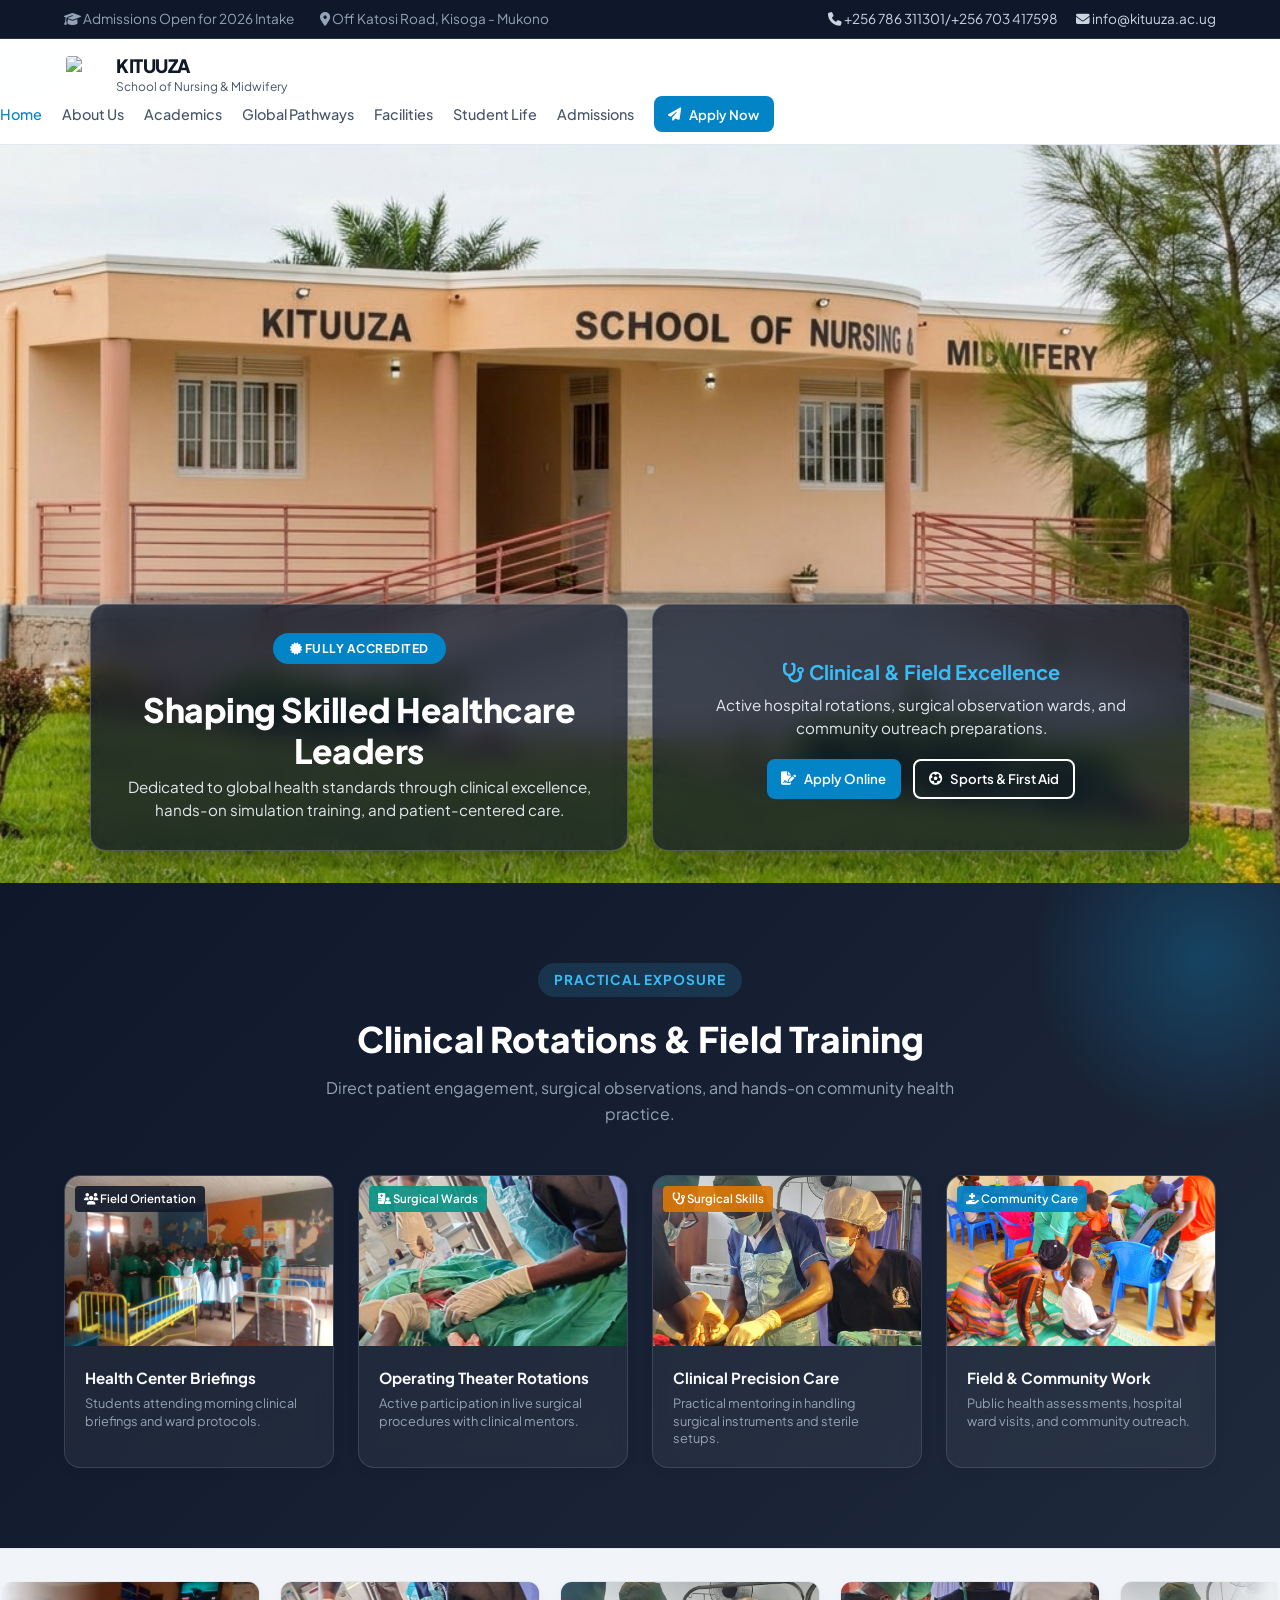
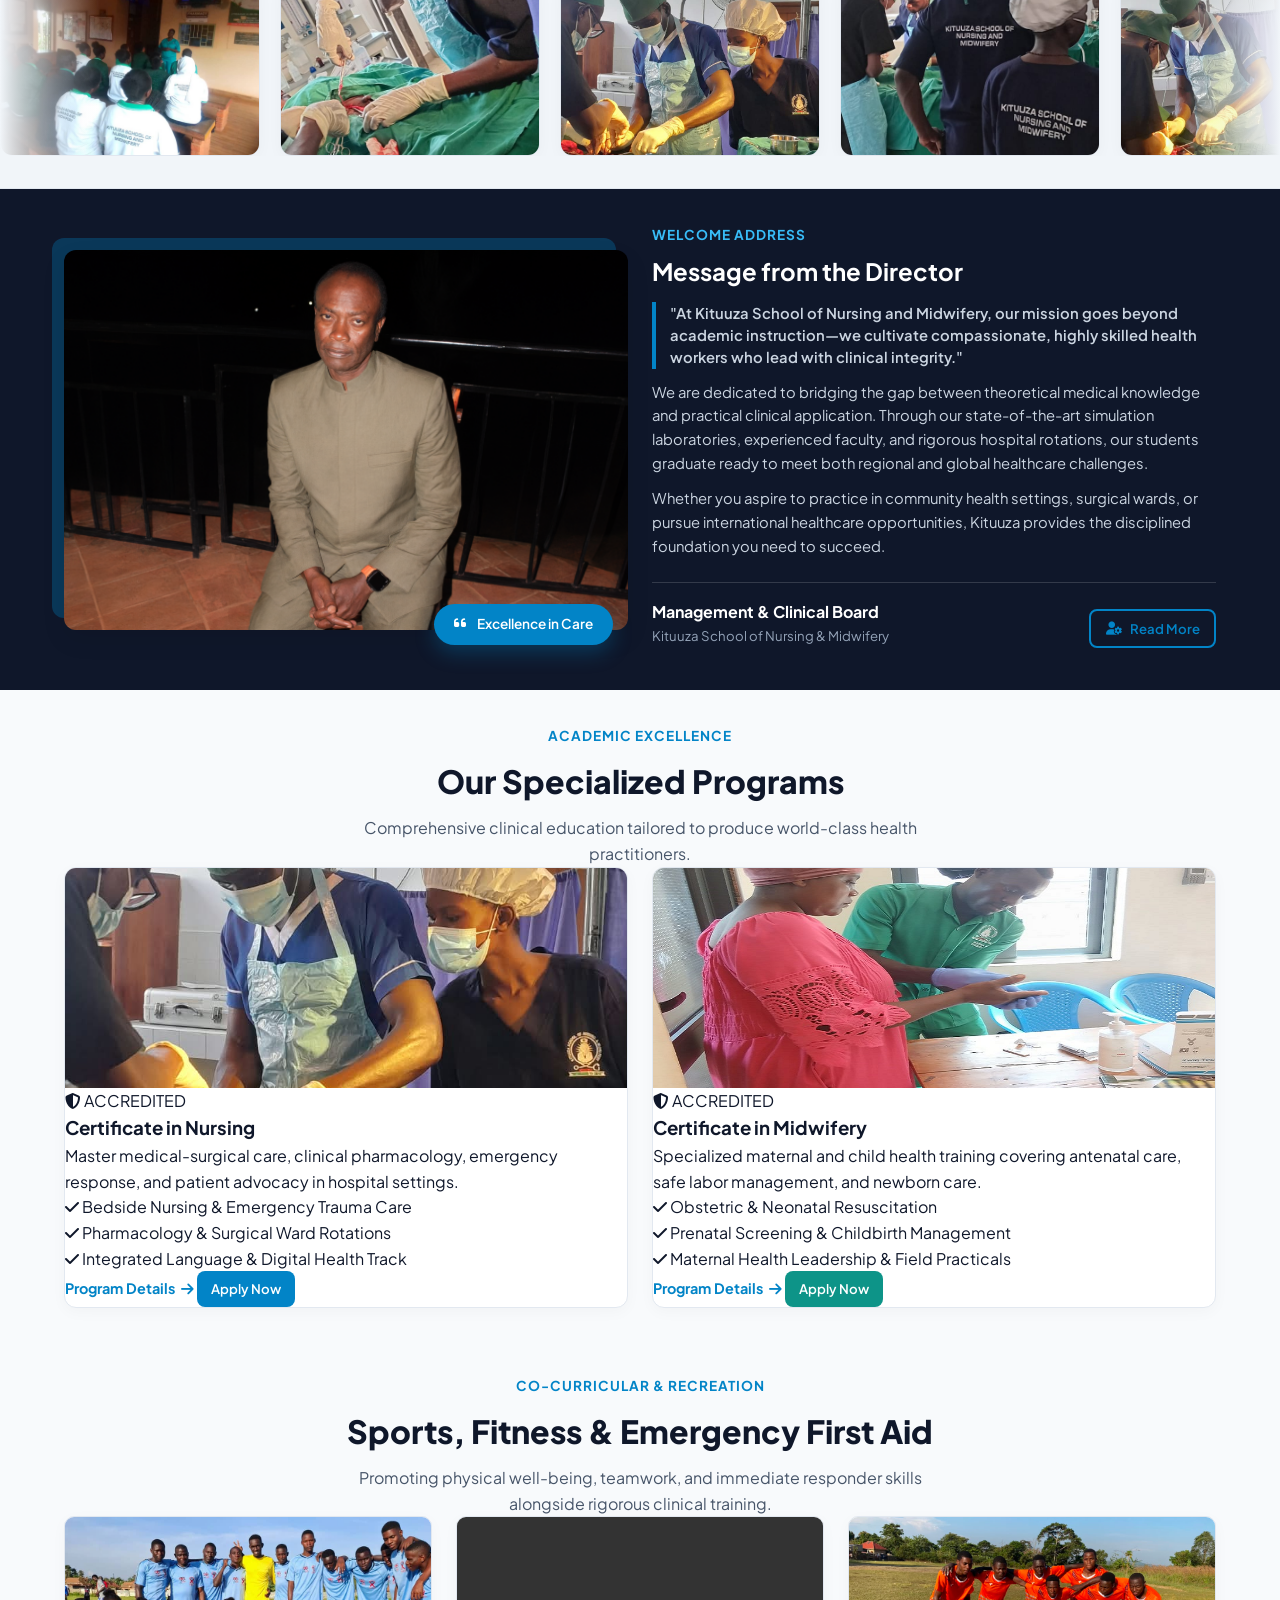
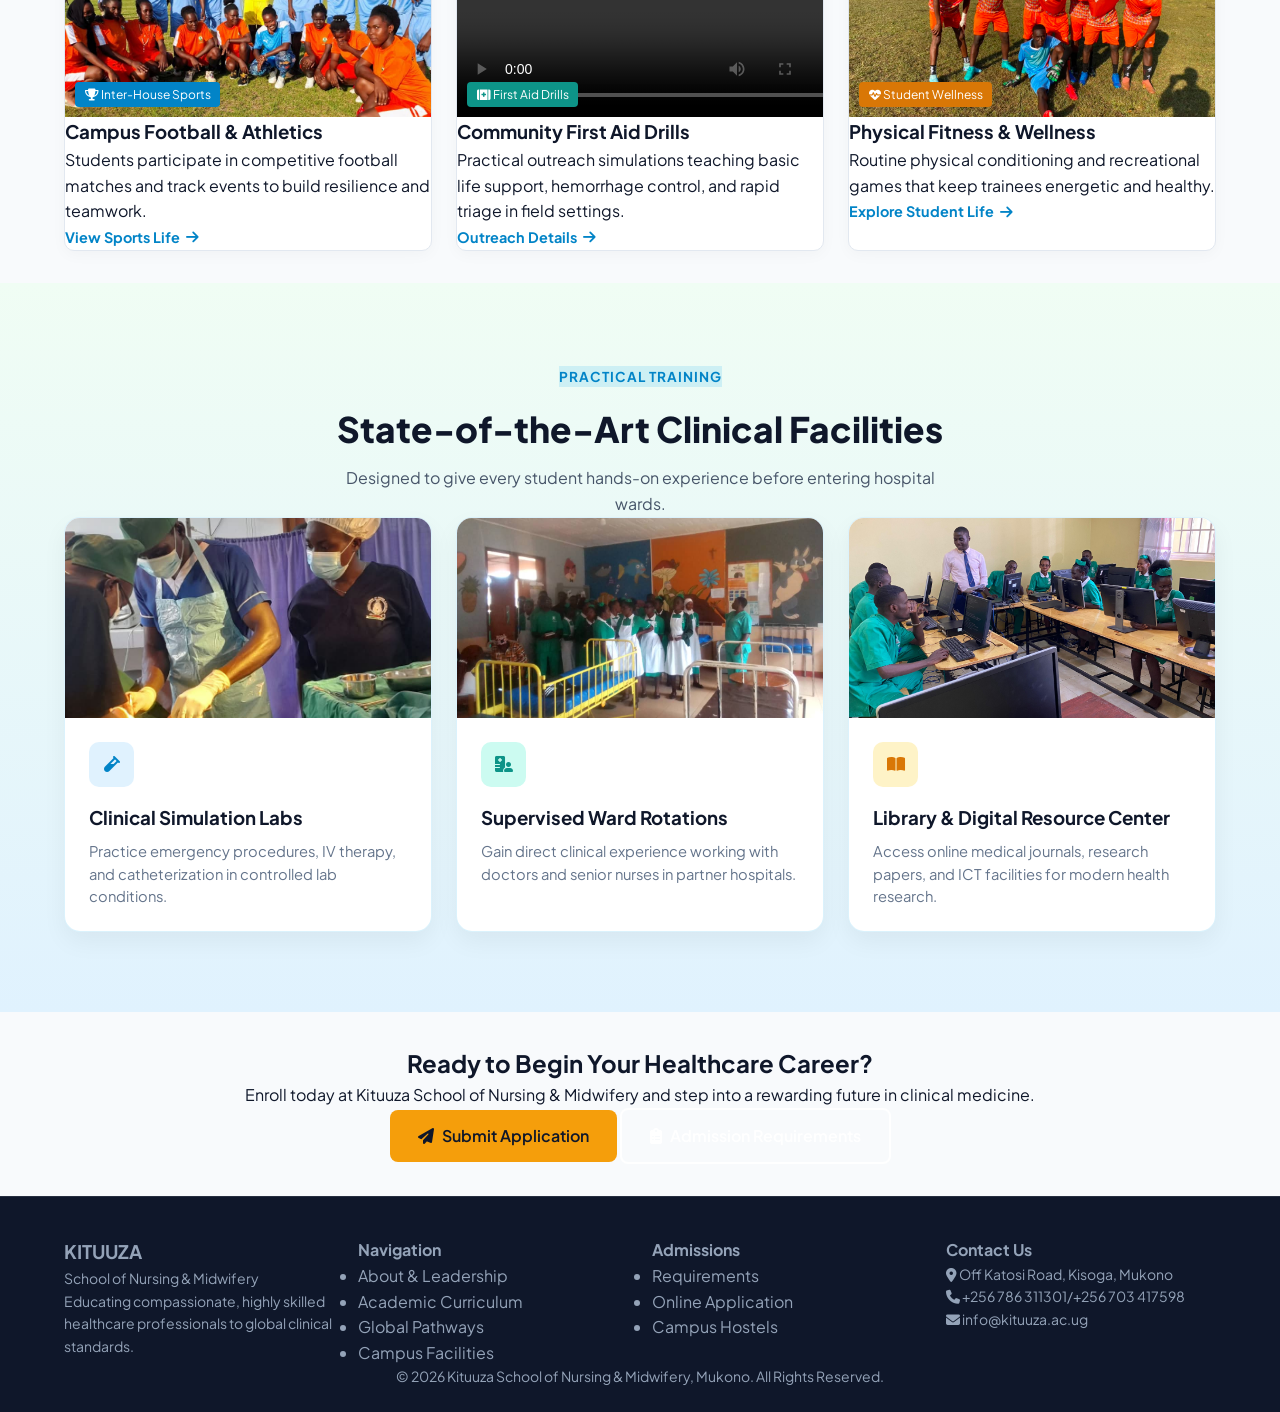
==== commit 2ad36ff7: "Update navbar with logo and styling changes" ====
--- a/index.html
+++ b/index.html
@@ -140,13 +140,18 @@
 
     <!-- Navigation Header -->
     <header class="navbar" id="navbar">
-        <div class="container flex-between">
-            <a href="index.html" class="brand">
-                <div class="brand-logo"><i class="fa-solid fa-user-nurse"></i></div>
-                <div class="brand-text">
-                    <span class="title">KITUUZA</span>
-                    <span class="subtitle">School of Nursing & Midwifery</span>
-                </div>
+    <div class="container flex-between">
+        <a href="index.html" class="brand">
+            <div class="brand-logo" style="overflow: hidden; background: #fff; padding: 2px;">
+                <img src="images/logo.png" alt="Kituuza Logo" style="width: 100%; height: 100%; object-fit: contain;">
+            </div>
+            <div class="brand-text">
+                <span class="title">KITUUZA</span>
+                <span class="subtitle">School of Nursing & Midwifery</span>
+            </div>
+        </a>
+        <!-- Your Nav Links Here -->
+    </div>
         </a>
         <!-- Your Nav Links Here -->
     </div>
